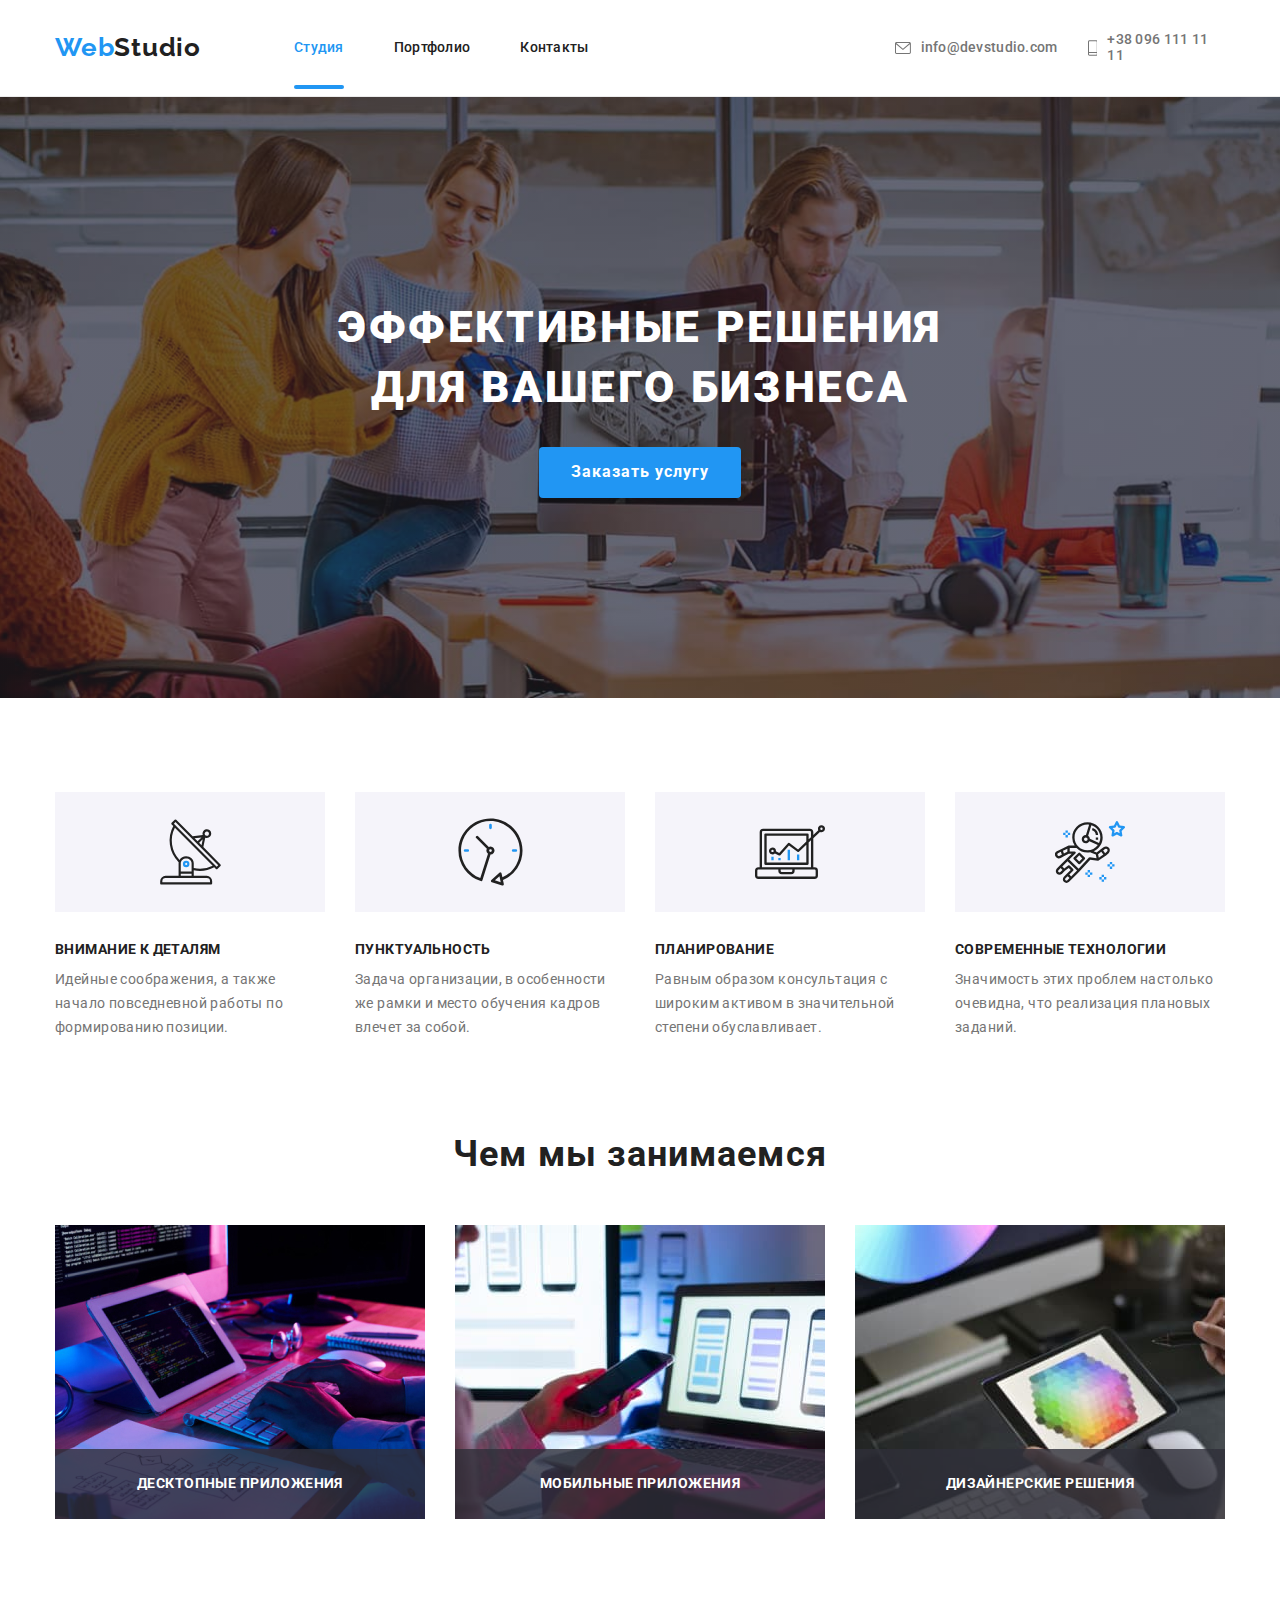
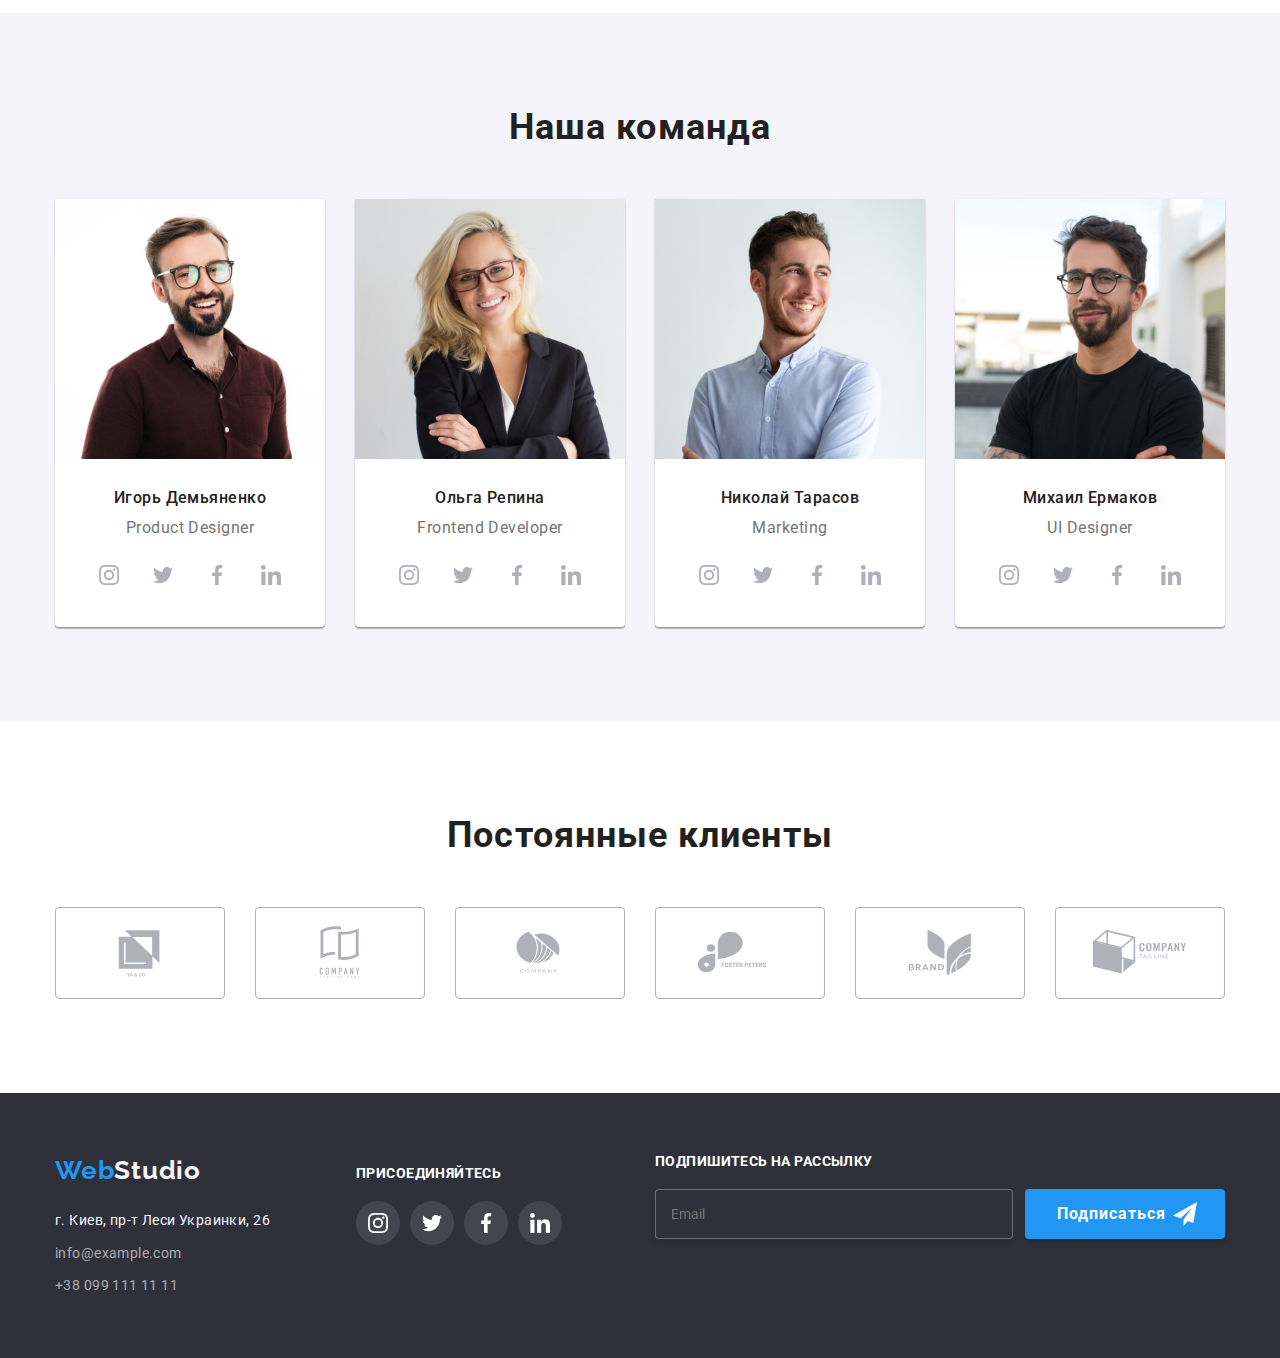
==== index.html @ 12f6b498 "added hw6 files" ====
<!DOCTYPE html>
<html lang="ru">
    <head>
        <meta charset="UTF-8" />
        <meta http-equiv="X-UA-Compatible" content="IE=edge" />
        <meta name="viewport" content="width=device-width, initial-scale=1.0" />
        <title>Студия</title>
        <link
            rel="stylesheet"
            href="https://cdnjs.cloudflare.com/ajax/libs/modern-normalize/1.1.0/modern-normalize.min.css"
        />
        <link rel="preconnect" href="https://fonts.googleapis.com" />
        <link rel="preconnect" href="https://fonts.gstatic.com" crossorigin />
        <link
            href="https://fonts.googleapis.com/css2?family=Raleway:wght@700&family=Roboto:wght@300;400;500;700&display=swap"
            rel="stylesheet"
        />
        <link rel="stylesheet" href="./css/reset.css" />
        <link rel="stylesheet" href="./css/styles.css" />
    </head>
    <body>
        <header class="header">
            <div class="header-container">
                <div class="nav-container">
                    <nav class="nav">
                        <p>
                            <a class="logo" href="./index.html"
                                ><span class="logo-span">Web</span>Studio</a
                            >
                        </p>
                        <ul class="nav-list">
                            <li class="nav-list-item">
                                <a class="nav-link current" href="./index.html"
                                    >Студия</a
                                >
                            </li>
                            <li class="nav-list-item">
                                <a class="nav-link" href="./portfolio.html"
                                    >Портфолио</a
                                >
                            </li>
                            <li class="nav-list-item">
                                <a class="nav-link" href="">Контакты</a>
                            </li>
                        </ul>
                    </nav>
                </div>
                <ul class="nav-contacts">
                    <li class="nav-contacts-item">
                        <a class="contacts-link" href="mailto:">
                            <svg class="contacts-icon mail">
                                <use href="img/symbols.svg#icon-mail"></use>
                            </svg>
                            info@devstudio.com</a
                        >
                    </li>
                    <li class="nav-contacts-item">
                        <a class="contacts-link" href="tel:">
                            <svg class="contacts-icon phone">
                                <use href="img/symbols.svg#icon-phone"></use>
                            </svg>
                            +38 096 111 11 11</a
                        >
                    </li>
                </ul>
            </div>
        </header>
        <main>
            <section class="hero-section">
                <div class="hero-container">
                    <h1 class="hero-title">
                        Эффективные решения для вашего бизнеса
                    </h1>
                    <button class="button" type="button" data-modal-open>
                        Заказать услугу
                    </button>
                    <div data-modal class="backdrop is-hidden">
                        <div class="modal">
                            <div class="close-button-conatainer">
                                <button data-modal-close class="modal-button">
                                    <svg class="modal-button-close">
                                        <use
                                            href="img/symbols.svg#close-icon"
                                        ></use>
                                    </svg>
                                </button>
                            </div>
                            <div class="modal-content">
                                <h2 class="modal-title">
                                    Оставьте свои данные, мы вам перезвоним
                                </h2>
                                <form class="form" autocomplete="off">
                                    <label class="form-field">
                                        <input
                                            type="text"
                                            class="form-input"
                                            name="name"
                                            placeholder=" "
                                        />
                                        <span class="form-label">Имя</span>
                                        <svg
                                            class="form-icon"
                                            width="12"
                                            height="12"
                                        >
                                            <use
                                                href="img/symbols.svg#login-icon"
                                            ></use>
                                        </svg>
                                    </label>
                                    <label class="form-field">
                                        <input
                                            type="tel"
                                            class="form-input"
                                            name="phone"
                                            placeholder=" "
                                        />
                                        <span class="form-label">Телефон</span>
                                        <svg
                                            class="form-icon"
                                            width="14"
                                            height="14"
                                        >
                                            <use
                                                href="img/symbols.svg#phonef-icon"
                                            ></use>
                                        </svg>
                                    </label>
                                    <label class="form-field">
                                        <input
                                            type="mail"
                                            class="form-input"
                                            name="mail"
                                            placeholder=" "
                                        />
                                        <span class="form-label">Почта</span>
                                        <svg
                                            class="form-icon"
                                            width="15"
                                            height="12"
                                        >
                                            <use
                                                href="img/symbols.svg#mailf-icon"
                                            ></use>
                                        </svg>
                                    </label>
                                    <label for="comment">
                                        <span class="comment-label"
                                            >Комментарий</span
                                        >
                                        <textarea
                                            class="comment-text"
                                            name="comment"
                                            placeholder="Введите текст"
                                        >
                                        </textarea>
                                    </label>
                                    <label class="checkbox-field">
                                        <input
                                            type="checkbox"
                                            class="checkbox"
                                            name="checkbox"
                                            placeholder=" "
                                        />
                                        <svg
                                            class="checkbox-icon"
                                            width="15"
                                            height="15"
                                        >
                                            <use
                                                href="img/symbols.svg#checkbox-icon"
                                            ></use>
                                        </svg>
                                        <span class="checkbox-text"
                                            >Соглашаюсь с рассылкой и принимаю
                                            <a class="contract" href=""
                                                >Условия договора</a
                                            ></span
                                        >
                                    </label>
                                    <button
                                        class="button form-button"
                                        type="submit"
                                    >
                                        Отправить
                                    </button>
                                </form>
                            </div>
                        </div>
                    </div>
                </div>
            </section>
            <section class="advantages-section">
                <div class="content-container without-pb">
                    <h2 class="hidden-title">Достоинтсва</h2>
                    <ul class="advantages-list">
                        <li class="advantages-list-block">
                            <div class="advantages-list-block-icon">
                                <svg class="advantages-icon antenna">
                                    <use
                                        href="img/symbols.svg#icon-antenna"
                                    ></use>
                                </svg>
                            </div>
                            <h3 class="advantages-list-title">
                                Внимание к деталям
                            </h3>
                            <p class="advantages-list-text">
                                Идейные соображения, а также начало повседневной
                                работы по формированию позиции.
                            </p>
                        </li>
                        <li class="advantages-list-block">
                            <div class="advantages-list-block-icon">
                                <svg class="advantages-icon clock">
                                    <use
                                        href="img/symbols.svg#icon-clock"
                                    ></use>
                                </svg>
                            </div>
                            <h3 class="advantages-list-title">
                                Пунктуальность
                            </h3>
                            <p class="advantages-list-text">
                                Задача организации, в особенности же рамки и
                                место обучения кадров влечет за собой.
                            </p>
                        </li>
                        <li class="advantages-list-block">
                            <div class="advantages-list-block-icon">
                                <svg class="advantages-icon diagram">
                                    <use
                                        href="img/symbols.svg#icon-diagram"
                                    ></use>
                                </svg>
                            </div>
                            <h3 class="advantages-list-title">Планирование</h3>
                            <p class="advantages-list-text">
                                Равным образом консультация с широким активом в
                                значительной степени обуславливает.
                            </p>
                        </li>
                        <li class="advantages-list-block">
                            <div class="advantages-list-block-icon">
                                <svg class="advantages-icon astronaut">
                                    <use
                                        href="img/symbols.svg#icon-astronaut"
                                    ></use>
                                </svg>
                            </div>
                            <h3 class="advantages-list-title">
                                Современные технологии
                            </h3>
                            <p class="advantages-list-text">
                                Значимость этих проблем настолько очевидна, что
                                реализация плановых заданий.
                            </p>
                        </li>
                    </ul>
                </div>
            </section>
            <section class="about-us-section">
                <div class="content-container">
                    <h2 class="about-us-title">Чем мы занимаемся</h2>
                    <ul class="about-us-list">
                        <li class="about-us-item">
                            <img
                                class="about-us-img"
                                src="./img/img.jpg"
                                alt="tablet"
                                width="370"
                            />
                            <div class="about-us-subtext-container">
                                <p>Десктопные приложения</p>
                            </div>
                        </li>
                        <li class="about-us-item">
                            <img
                                class="about-us-img"
                                src="./img/img2.jpg"
                                alt="phone"
                                width="370"
                            />
                            <div class="about-us-subtext-container">
                                <p>Мобильные приложения</p>
                            </div>
                        </li>
                        <li class="about-us-item">
                            <img
                                class="about-us-img"
                                src="./img/img3.jpg"
                                alt="tablet"
                                width="370"
                            />
                            <div class="about-us-subtext-container">
                                <p>Дизайнерские решения</p>
                            </div>
                        </li>
                    </ul>
                </div>
            </section>
            <section class="our-team-section">
                <div class="content-container">
                    <h2 class="our-team-title">Наша команда</h2>
                    <ul class="team-list">
                        <li class="team-block">
                            <img src="./img/w1.jpg" alt="man" width="270" />
                            <h3 class="team-title">Игорь Демьяненко</h3>
                            <p class="team-text">Product Designer</p>
                            <ul class="team-socials-link-list">
                                <li class="team-social-link-block">
                                    <a class="team-social-link" href="#">
                                        <svg class="team-social-icon">
                                            <use
                                                href="img/symbols.svg#icon-instagram"
                                            ></use>
                                        </svg>
                                    </a>
                                </li>
                                <li class="team-social-link-block">
                                    <a class="team-social-link" href="#">
                                        <svg class="team-social-icon">
                                            <use
                                                href="img/symbols.svg#icon-twitter"
                                            ></use>
                                        </svg>
                                    </a>
                                </li>
                                <li class="team-social-link-block">
                                    <a class="team-social-link" href="#">
                                        <svg class="team-social-icon">
                                            <use
                                                href="img/symbols.svg#icon-facebook"
                                            ></use>
                                        </svg>
                                    </a>
                                </li>
                                <li class="team-social-link-block">
                                    <a class="team-social-link" href="#">
                                        <svg class="team-social-icon">
                                            <use
                                                href="img/symbols.svg#icon-linkedin"
                                            ></use>
                                        </svg>
                                    </a>
                                </li>
                            </ul>
                        </li>
                        <li class="team-block">
                            <img src="./img/w2.jpg" alt="woman" width="270" />
                            <h3 class="team-title">Ольга Репина</h3>
                            <p class="team-text">Frontend Developer</p>
                            <ul class="team-socials-link-list">
                                <li class="team-social-link-block">
                                    <a class="team-social-link" href="#">
                                        <svg class="team-social-icon">
                                            <use
                                                href="img/symbols.svg#icon-instagram"
                                            ></use>
                                        </svg>
                                    </a>
                                </li>
                                <li class="team-social-link-block">
                                    <a class="team-social-link" href="#">
                                        <svg class="team-social-icon">
                                            <use
                                                href="img/symbols.svg#icon-twitter"
                                            ></use>
                                        </svg>
                                    </a>
                                </li>
                                <li class="team-social-link-block">
                                    <a class="team-social-link" href="#">
                                        <svg class="team-social-icon">
                                            <use
                                                href="img/symbols.svg#icon-facebook"
                                            ></use>
                                        </svg>
                                    </a>
                                </li>
                                <li class="team-social-link-block">
                                    <a class="team-social-link" href="#">
                                        <svg class="team-social-icon">
                                            <use
                                                href="img/symbols.svg#icon-linkedin"
                                            ></use>
                                        </svg>
                                    </a>
                                </li>
                            </ul>
                        </li>
                        <li class="team-block">
                            <img src="./img/w3.jpg" alt="man" width="270" />
                            <h3 class="team-title">Николай Тарасов</h3>
                            <p class="team-text">Marketing</p>
                            <ul class="team-socials-link-list">
                                <li class="team-social-link-block">
                                    <a class="team-social-link" href="#">
                                        <svg class="team-social-icon">
                                            <use
                                                href="img/symbols.svg#icon-instagram"
                                            ></use>
                                        </svg>
                                    </a>
                                </li>
                                <li class="team-social-link-block">
                                    <a class="team-social-link" href="#">
                                        <svg class="team-social-icon">
                                            <use
                                                href="img/symbols.svg#icon-twitter"
                                            ></use>
                                        </svg>
                                    </a>
                                </li>
                                <li class="team-social-link-block">
                                    <a class="team-social-link" href="#">
                                        <svg class="team-social-icon">
                                            <use
                                                href="img/symbols.svg#icon-facebook"
                                            ></use>
                                        </svg>
                                    </a>
                                </li>
                                <li class="team-social-link-block">
                                    <a class="team-social-link" href="#">
                                        <svg class="team-social-icon">
                                            <use
                                                href="img/symbols.svg#icon-linkedin"
                                            ></use>
                                        </svg>
                                    </a>
                                </li>
                            </ul>
                        </li>
                        <li class="team-block">
                            <img src="./img/w4.jpg" alt="man" width="270" />
                            <h3 class="team-title">Михаил Ермаков</h3>
                            <p class="team-text">UI Designer</p>
                            <ul class="team-socials-link-list">
                                <li class="team-social-link-block">
                                    <a class="team-social-link" href="#">
                                        <svg class="team-social-icon">
                                            <use
                                                href="img/symbols.svg#icon-instagram"
                                            ></use>
                                        </svg>
                                    </a>
                                </li>
                                <li class="team-social-link-block">
                                    <a class="team-social-link" href="#">
                                        <svg class="team-social-icon">
                                            <use
                                                href="img/symbols.svg#icon-twitter"
                                            ></use>
                                        </svg>
                                    </a>
                                </li>
                                <li class="team-social-link-block">
                                    <a class="team-social-link" href="#">
                                        <svg class="team-social-icon">
                                            <use
                                                href="img/symbols.svg#icon-facebook"
                                            ></use>
                                        </svg>
                                    </a>
                                </li>
                                <li class="team-social-link-block">
                                    <a class="team-social-link" href="#">
                                        <svg class="team-social-icon">
                                            <use
                                                href="img/symbols.svg#icon-linkedin"
                                            ></use>
                                        </svg>
                                    </a>
                                </li>
                            </ul>
                        </li>
                    </ul>
                </div>
            </section>
            <section class="clients-section">
                <div class="content-container">
                    <h2 class="clients-title">Постоянные клиенты</h2>
                    <ul class="clients-list">
                        <li class="clients-item">
                            <a class="clients-item-link" href="#">
                                <svg class="clients-item-icon">
                                    <use
                                        href="img/symbols.svg#icon-logo-1"
                                    ></use>
                                </svg>
                            </a>
                        </li>
                        <li class="clients-item">
                            <a class="clients-item-link" href="#">
                                <svg class="clients-item-icon">
                                    <use
                                        href="img/symbols.svg#icon-logo-2"
                                    ></use>
                                </svg>
                            </a>
                        </li>
                        <li class="clients-item">
                            <a class="clients-item-link" href="#">
                                <svg class="clients-item-icon">
                                    <use
                                        href="img/symbols.svg#icon-logo-3"
                                    ></use>
                                </svg>
                            </a>
                        </li>
                        <li class="clients-item">
                            <a class="clients-item-link" href="#">
                                <svg class="clients-item-icon">
                                    <use
                                        href="img/symbols.svg#icon-logo-4"
                                    ></use>
                                </svg>
                            </a>
                        </li>
                        <li class="clients-item">
                            <a class="clients-item-link" href="#">
                                <svg class="clients-item-icon">
                                    <use
                                        href="img/symbols.svg#icon-logo-5"
                                    ></use>
                                </svg>
                            </a>
                        </li>
                        <li class="clients-item">
                            <a class="clients-item-link" href="#">
                                <svg class="clients-item-icon">
                                    <use
                                        href="img/symbols.svg#icon-logo-6"
                                    ></use>
                                </svg>
                            </a>
                        </li>
                    </ul>
                </div>
            </section>
        </main>
        <footer class="footer">
            <div class="footer-container">
                <div class="footer-nav">
                    <p>
                        <a class="logo2" href="./index.html"
                            ><span class="logo-span">Web</span>Studio</a
                        >
                    </p>
                    <address class="address">
                        <a
                            href="https://www.google.com/maps/place/%D0%B1%D1%83%D0%BB.+%D0%9B%D0%B5%D1%81%D0%B8+%D0%A3%D0%BA%D1%80%D0%B0%D0%B8%D0%BD%D0%BA%D0%B8,+26,+%D0%9A%D0%B8%D0%B5%D0%B2,+02000/data=!4m2!3m1!1s0x40d4cf0e033ecbe9:0x57a4dffefec77da0?sa=X&ved=2ahUKEwil97-Wgf3zAhXro4sKHR42CIIQ8gF6BAgMEAE"
                        >
                            г. Киев, пр-т Леси Украинки, 26</a
                        >
                    </address>
                    <ul class="footer-contacts">
                        <li class="footer-contacts-link">
                            <a href="mailto:">info@example.com</a>
                        </li>
                        <li class="footer-contacts-link">
                            <a href="tel:">+38 099 111 11 11</a>
                        </li>
                    </ul>
                </div>
                <div class="footer-socials">
                    <h3 class="footer-socials-title">присоединяйтесь</h3>
                    <ul class="team-socials-link-list footer-social-list">
                        <li class="team-social-link-block">
                            <a
                                class="team-social-link footer-social-link"
                                href="#"
                            >
                                <svg class="team-social-icon">
                                    <use
                                        href="img/symbols.svg#icon-instagram"
                                    ></use>
                                </svg>
                            </a>
                        </li>
                        <li class="team-social-link-block">
                            <a
                                class="team-social-link footer-social-link"
                                href="#"
                            >
                                <svg class="team-social-icon">
                                    <use
                                        href="img/symbols.svg#icon-twitter"
                                    ></use>
                                </svg>
                            </a>
                        </li>
                        <li class="team-social-link-block">
                            <a
                                class="team-social-link footer-social-link"
                                href="#"
                            >
                                <svg class="team-social-icon">
                                    <use
                                        href="img/symbols.svg#icon-facebook"
                                    ></use>
                                </svg>
                            </a>
                        </li>
                        <li class="team-social-link-block">
                            <a
                                class="team-social-link footer-social-link"
                                href="#"
                            >
                                <svg class="team-social-icon">
                                    <use
                                        href="img/symbols.svg#icon-linkedin"
                                    ></use>
                                </svg>
                            </a>
                        </li>
                    </ul>
                </div>
                <div class="footer-form-container">
                    <form class="footer-form" autocomplete="off">
                        <label class="footer-form-field">
                            <span class="footer-form-label"
                                >Подпишитесь на рассылку</span
                            >
                            <input
                                type="mail"
                                class="footer-form-input"
                                name="mail"
                                placeholder="Email"
                            />
                        </label>
                        <button class="button footer-button">
                            <svg
                                class="footer-form-icon"
                                width="24"
                                height="24"
                            >
                                <use href="img/symbols.svg#sent-icon"></use>
                            </svg>
                            Подписаться
                        </button>
                    </form>
                </div>
            </div>
        </footer>
        <script src="./js/modal.js"></script>
    </body>
</html>
---- css/styles.css ----
:root {
    --main-text-color: #212121;
    --minor-text-color: #2196f3;
    --second-text-color: #757575;
    --nav-bg_text-color: #ffffff;
    --section-bg-middle-color: #f5f4fa;
    --section-bg-dark-color: #2f303a;
    --minor-bg-color: #f5f4fa;
    --icon-color: #afb1b8;
    --animation: 250ms cubic-bezier(0.4, 0, 0.2, 1);
}
body {
    font-family: 'Roboto', sans-serif;
    font-size: 14px;
    font-style: normal;
    color: var(--main-color);
}
.hidden-title {
    width: 1px;
    height: 1px;
    overflow: hidden;
    opacity: 0;
    margin-top: -1px;
}
/*
    HEADER 
 */
.header {
    background-color: var(--nav-bg_text-color);
    border-bottom: 1px solid #ececec;
}
.header-container {
    margin: auto;
    padding: auto;
    width: 1200px;
    padding: 0 15px 0 15px;
    display: flex;
    align-items: center;
}
.nav {
    background-color: var(--nav-bg_text-color);
}
.logo {
    font-weight: bold;
    font-size: 26px;
    line-height: 1.38;
    color: var(--main-text-color);
    font-family: Raleway;
    letter-spacing: 0.03em;
    cursor: pointer;
}
.logo2 {
    font-weight: bold;
    font-size: 26px;
    line-height: 1.38;
    color: var(--section-bg-middle-color);
    font-family: Raleway;
    letter-spacing: 0.03em;
    cursor: pointer;
}
.logo-span {
    color: var(--minor-text-color);
}
.nav {
    display: flex;
    align-items: center;
}
.nav-list {
    display: flex;
    align-items: center;
    margin-left: 93px;
}
.nav-list .nav-list-item {
    position: relative;
    font-weight: 500;
    font-size: 14px;
    line-height: 1.14;
    letter-spacing: 0.02em;
    color: var(--main-text-color);
    margin-left: 50px;
    padding: 0;
}
.nav-list .nav-list-item:first-child {
    margin-left: 0;
}
.nav-link {
    display: inline-block;
    padding: 32.5px 0 32.5px 0;

    transition: color var(--animation);
}
.nav-link:hover,
.nav-link:focus,
.nav-link:active {
    color: var(--minor-text-color);
}
.nav-link.current::after {
    position: absolute;
    bottom: 0;
    left: 0;
    content: '';
    width: 100%;
    height: 4px;
    margin-bottom: -1px;
    border-radius: 2px;
    background-color: var(--minor-text-color);
}
.nav-contacts {
    display: flex;
    justify-content: end;
    margin-left: 306px;
}
.nav-contacts .nav-contacts-item {
    font-weight: 500;
    font-size: 14px;
    line-height: 1.14;
    letter-spacing: 0.02em;
    color: var(--second-text-color);
    padding: 0;
    margin-left: 30px;
    display: flex;
    align-items: center;
}
.nav-contacts .nav-contacts-item:first-child {
    margin-left: 0;
}
.contacts-link {
    padding: 0;
    display: flex;
    align-items: center;
    padding: 32px 0 32px 0;

    transition: color var(--animation);
}
.contacts-link:hover,
.contacts-link:focus {
    color: var(--minor-text-color);
}
.contacts-icon {
    width: 16px;
    height: 12px;
    margin-right: 10px;
    fill: currentColor;
}
.mail {
    width: 16px;
    height: 12px;
}
.phone {
    width: 10px;
    height: 16px;
}

.current {
    color: var(--minor-text-color);
}

/*
    MAIN
 */

/*
    Hero
*/
.hero-section {
    max-width: 1600px;
    background-color: var(--section-bg-dark-color);
    background-image: linear-gradient(
            to right,
            rgba(47, 48, 58, 0.4),
            rgba(47, 48, 58, 0.4)
        ),
        url(../img/bg.jpg);
    background-repeat: no-repeat;
    background-size: cover;
    background-position: center center;
}
.hero-container {
    margin: auto;
    padding: auto;
    width: 1200px;
    padding: 200px;
    text-align: center;
}
.hero-title {
    font-weight: 900;
    font-size: 44px;
    line-height: 1.37;
    letter-spacing: 0.06em;
    text-transform: uppercase;
    color: var(--nav-bg_text-color);
    max-width: 650px;
    text-align: center;
    margin: 0 auto;
    margin-bottom: 30px;
}
.button {
    background-color: var(--minor-text-color);
    color: var(--nav-bg_text-color);
    font-weight: bold;
    font-size: 16px;
    line-height: 1.9;
    letter-spacing: 0.06em;
    padding: 10px 32px;
    box-shadow: 0px 4px 4px rgba(0, 0, 0, 0.15);
    border-radius: 4px;
    cursor: pointer;
    display: inline-block;

    transition: background-color var(--animation);
}
.button:hover,
.button:focus {
    background-color: #188ce8;
}
/*
    MODAL WINDOW
*/
.backdrop {
    position: fixed;
    top: 0;
    left: 0;
    z-index: 999;

    width: 100%;
    height: 100%;

    background-color: rgba(0, 0, 0, 0.2);
}
.backdrop.is-hidden {
    opacity: 0;
    pointer-events: none;
}
.modal {
    position: absolute;
    position: relative;
    top: 50%;
    left: 50%;
    transform: translate(-50%, -50%);

    width: 528px;
    height: 581px;
    box-shadow: 0px 1px 3px rgba(0, 0, 0, 0.12), 0px 1px 1px rgba(0, 0, 0, 0.14),
        0px 2px 1px rgba(0, 0, 0, 0.2);
    border-radius: 4px;

    background-color: var(--nav-bg_text-color);
}
.modal-content {
    padding: 40px;
    display: flex;
    flex-direction: column;
}
.form {
    display: flex;
    flex-direction: column;
}
.form-field {
    display: inline-flex;
    position: relative;

    margin-top: 28px;
}
.form-input {
    border: 1px solid rgba(33, 33, 33, 0.2);
    box-sizing: border-box;
    border-radius: 4px;
    width: 100%;
    height: 40px;

    padding-left: 42px;

    transition: border-color var(--animation);
}
.form-label {
    position: absolute;
    left: 15px;
    top: 50%;
    transform: translateY(-50%);

    font-size: 12px;
    line-height: 1.16;
    color: var(--second-text-color);
    letter-spacing: 0.01em;
    cursor: text;

    padding: 0 27px 0 27px;

    transition: transform var(--animation);
}
.form-input:focus {
    border-color: var(--minor-text-color);
}
.form-input:focus + .form-label,
.form-input:not(:placeholder-shown) + .form-label {
    transform: translate(-42px, -35px);
    cursor: default;
}
.form-input:focus ~ .form-icon {
    fill: var(--minor-text-color);
}
.form-icon {
    position: absolute;
    left: 15px;
    top: 50%;
    transform: translateY(-50%);

    fill: currentColor;

    transition: fill var(--animation);
}
.comment-text {
    display: flex;
    flex-direction: column;

    width: 100%;
    height: 120px;
    resize: none;
    padding: 12px 16px 12px 16px;

    border: 1px solid rgba(33, 33, 33, 0.2);
    box-sizing: border-box;
    border-radius: 4px;
    outline: none;
}
.comment-label {
    display: inline-flex;
    float: left;

    font-size: 12px;
    line-height: 1.16;
    color: var(--second-text-color);
    letter-spacing: 0.01em;

    margin-top: 10px;
    margin-bottom: 4px;
}
.comment-text:focus {
    border: 1px solid var(--minor-text-color);
}
.close-button-conatainer {
    display: flex;
    justify-content: end;
}
.checkbox-field {
    display: flex;
    align-items: center;
    margin-top: 20px;
    margin-left: 12px;
}
.checkbox {
    -webkit-appearance: none;
}
.checkbox-text {
    font-size: 14px;
    line-height: 1.71;
    letter-spacing: 0.03em;
    color: var(--second-text-color);
    margin-left: 8px;
    margin-bottom: -1px;
}
.checkbox-icon {
    width: 15px;
    height: 15px;
}
.checkbox:checked + .checkbox-icon {
    fill: var(--minor-text-color);
    background-image: url('../img/icon-check.svg');
    background-size: contain;
    background-origin: border-box;
    background-repeat: no-repeat;
    border: var(--minor-text-color);
}
.contract {
    color: var(--minor-text-color);
    text-decoration: underline;
    cursor: pointer;
}
.form-button {
    width: 200px;
    align-items: center;
    margin: auto;
    margin-top: 30px;
}
.modal-button {
    position: absolute;
    display: inline-flex;
    justify-content: center;
    align-items: center;

    width: 30px;
    height: 30px;
    border-radius: 50%;
    top: 8px;
    right: 8px;

    cursor: pointer;
    background: #ffffff;
    border: 1px solid rgba(0, 0, 0, 0.1);
    transition: fill var(--animation);
}
.modal-button:focus,
.modal-button:hover {
    fill: var(--minor-text-color);
}
.modal-button-close {
    height: 11px;
    width: 11px;
}
.modal-title {
    font-weight: bold;
    font-size: 20px;
    line-height: 23px;
    text-align: center;
    letter-spacing: 0.03em;
}
/*
    Advantages
*/
.advantages-section {
    background-color: var(--nav-bg_text-color);
}
.content-container {
    margin: auto;
    padding: auto;
    width: 1200px;
    padding: 94px 15px 94px 15px;
}
.without-pb {
    padding-bottom: 0;
}
.advantages-list {
    display: flex;
}
.advantages-list-block:not(:first-child) {
    margin-left: 30px;
}
.advantages-list-block-icon {
    width: 270px;
    height: 120px;
    background-color: var(--minor-bg-color);
    display: flex;
    align-items: center;
    justify-content: center;
    margin-bottom: 30px;
}
.advantages-icon.antenna {
    width: 65px;
    height: 70px;
}
.advantages-icon.clock {
    width: 67px;
    height: 70px;
}
.advantages-icon.diagram {
    width: 90px;
    height: 70px;
}
.advantages-icon.astronaut {
    width: 70px;
    height: 70px;
}
.advantages-list .advantages-list-title {
    font-weight: bold;
    font-size: 14px;
    line-height: 1.14;
    letter-spacing: 0.03em;
    text-transform: uppercase;
    color: var(--main-text-color);
}
.advantages-list .advantages-list-text {
    font-size: 14px;
    line-height: 1.71;
    letter-spacing: 0.03em;
    color: var(--second-text-color);
    margin-top: 10px;
    width: 270px;
}
/*
    About us
*/
.about-us-section {
    background-color: var(--nav-bg_text-color);
}
.about-us-title {
    font-weight: bold;
    font-size: 36px;
    line-height: 1.16;
    letter-spacing: 0.03em;
    color: var(--main-text-color);
    text-align: center;
    margin-bottom: 50px;
}
.about-us-list {
    display: flex;
}
.about-us-item {
    position: relative;
    z-index: 1;
}
.about-us-subtext-container {
    display: flex;
    justify-content: center;
    align-items: center;
    position: absolute;
    width: 100%;
    height: 70px;
    bottom: 0;
    background-color: rgba(47, 48, 58, 0.8);
}
.about-us-subtext-container > p {
    font-weight: bold;
    font-size: 14px;
    line-height: 1.14;
    text-align: center;
    letter-spacing: 0.03em;
    text-transform: uppercase;
    color: var(--nav-bg_text-color);
}
.about-us-item:not(:first-child) {
    margin-left: 30px;
}
/*
    Our team
*/
.our-team-section {
    background-color: var(--section-bg-middle-color);
}

.our-team-title {
    font-weight: bold;
    font-size: 36px;
    line-height: 1.16;
    letter-spacing: 0.03em;
    color: var(--main-text-color);
    text-align: center;
    margin-bottom: 50px;
}
.team-block {
    width: 270px;
    height: 428px;
    box-shadow: 0px 1px 3px rgba(0, 0, 0, 0.12), 0px 1px 1px rgba(0, 0, 0, 0.14),
        0px 2px 1px rgba(0, 0, 0, 0.2);
    border-radius: 0px 0px 4px 4px;
    background-color: var(--nav-bg_text-color);
    margin-left: 30px;
}
.team-block:first-child {
    margin-left: 0;
}
.team-list {
    display: flex;
}
.our-team-section .team-title {
    font-weight: 500;
    font-size: 16px;
    line-height: 1.18;
    letter-spacing: 0.03em;
    color: var(--main-text-color);
    text-align: center;
    margin-top: 30px;
}

.our-team-section .team-text {
    font-size: 16px;
    line-height: 1.19;
    letter-spacing: 0.03em;
    color: var(--second-text-color);
    text-align: center;
    margin-top: 10px;
}
.team-socials-link-list {
    display: flex;
    padding: 16px 32px 30px 32px;
    align-items: center;
    justify-content: center;
}
.team-social-link-block {
    margin-left: 10px;
}
.team-social-link-block:first-child {
    margin-left: 0px;
}
.team-social-link {
    display: inline-block;
    height: 44px;
    width: 44px;
    background-color: var(--nav-bg_text-color);
    color: var(--icon-color);
    border-radius: 50%;
    display: flex;
    align-items: center;
    justify-content: center;

    transition: background-color var(--animation), color var(--animation);
}
.team-social-link:hover,
.team-social-link:focus {
    background-color: var(--minor-text-color);
    color: var(--nav-bg_text-color);
}
.team-social-icon {
    height: 20px;
    width: 20px;
    fill: currentColor;
}
/*
     CLIENTS SECTION
*/
.clients-title {
    font-weight: bold;
    font-size: 36px;
    line-height: 1.16;
    letter-spacing: 0.03em;
    color: var(--main-text-color);
    text-align: center;
    margin-bottom: 50px;
}
.clients-list {
    display: flex;
}
.clients-item {
    width: 170px;
    height: 92px;
    margin-left: 30px;
}
.clients-item:first-child {
    margin-left: 0;
}
.clients-item-link {
    width: 170px;
    height: 92px;
    display: flex;
    justify-content: center;
    align-items: center;
    border: 1px solid #afb1b8;
    box-sizing: border-box;
    border-radius: 4px;
    color: var(--icon-color);

    transition: color var(--animation), border var(--animation);
}
.clients-item-link:hover,
.clients-item-link:hover {
    color: var(--minor-text-color);
    border: 1px solid var(--minor-text-color);
}
.clients-item-icon {
    width: 106px;
    height: 60px;
    fill: currentColor;
}
/* 
    FOOTER
*/

.footer {
    background-color: var(--section-bg-dark-color);
    display: flex;
}
.footer-container {
    margin: auto;
    padding: auto;
    width: 1200px;
    padding: 60px 15px 60px 15px;
    display: flex;
}
.footer-nav {
    width: 231px;
}
.address {
    display: inline-block;
    font-size: 14px;
    line-height: 1.7;
    letter-spacing: 0.03em;
    font-style: normal;
    padding: 0;
    margin: 0;
    margin-top: 20px;
    color: var(--section-bg-middle-color);

    transition: color var(--animation);
}
.footer-contacts {
    display: flex;
    flex-direction: column;
    width: 231px;
}
.footer-contacts .footer-contacts-link {
    font-size: 14px;
    line-height: 1.7;
    letter-spacing: 0.03em;
    color: rgba(255, 255, 255, 0.6);
    margin-top: 9px;

    transition: color var(--animation);
}
.footer-contacts .footer-contacts-link:hover,
.footer-contacts .footer-contacts-link:focus {
    color: var(--minor-text-color);
}
.address:hover,
.address:focus {
    color: var(--minor-text-color);
}
.footer-socials {
    margin-left: 70px;
    margin-top: 12px;
}
.footer-socials-title {
    font-weight: bold;
    font-size: 14px;
    line-height: 16px;
    letter-spacing: 0.03em;
    text-transform: uppercase;
    color: var(--nav-bg_text-color);
}
.footer-social-list {
    padding: 0;
    margin-top: 20px;
}
.footer-social-link {
    background-color: rgba(255, 255, 255, 0.1);
    color: var(--nav-bg_text-color);
}
.footer-form-container {
    margin-left: 93px;
}
.footer-form {
    display: flex;
}
.footer-form-field {
    width: 358px;
}
.footer-form-input {
    width: 358px;
    height: 50px;

    background-color: var(--section-bg-dark-color);
    border: 1px solid rgba(255, 255, 255, 0.3);
    box-sizing: border-box;
    filter: drop-shadow(0px 4px 4px rgba(0, 0, 0, 0.15));
    border-radius: 4px;

    padding: 15px;
    color: var(--nav-bg_text-color);
}
.footer-form-label {
    display: inline-flex;
    font-weight: bold;
    font-size: 14px;
    line-height: 16px;
    letter-spacing: 0.03em;
    text-transform: uppercase;
    color: var(--nav-bg_text-color);

    margin-bottom: 20px;
}
.footer-form-icon {
    position: absolute;
    top: 50%;
    right: 28px;
    transform: translateY(-50%);
}
.footer-button {
    display: flex;
    position: relative;
    width: 200px;
    height: 50px;
    align-self: flex-end;

    margin-left: 12px;

    font-weight: bold;
    font-size: 16px;
    line-height: 30px;
    /* identical to box height, or 187% */

    display: flex;
    align-items: center;
    text-align: center;
    letter-spacing: 0.06em;
}
/*

    PORTFOLIO PAGE

*/
.main-section-portfolio {
    margin: auto;
    padding: auto;
    width: 1200px;
    padding: 94px 15px 94px 15px;
}
.portfolio-nav-list {
    display: flex;
    justify-content: center;
    margin-bottom: 50px;
}
.portfolio-nav-item:not(:first-child) {
    margin-left: 8px;
}
.portfolio-nav-button {
    font-weight: 500;
    font-size: 16px;
    line-height: 1.4;
    text-align: center;
    letter-spacing: 0.03em;
    padding: 10px 22px;
    border-radius: 4px;
    background-color: var(--section-bg-middle-color);
    color: var(--main-text-color);
    margin: 0;
    cursor: pointer;
    transition: background-color var(--animation), color var(--animation),
        box-shadow var(--animation);
}
.portfolio-nav-button:hover,
.portfolio-nav-button:focus {
    background-color: var(--minor-text-color);
    color: var(--nav-bg_text-color);
    box-shadow: 0px 3px 1px rgba(0, 0, 0, 0.1), 0px 1px 2px rgba(0, 0, 0, 0.08),
        0px 2px 2px rgba(0, 0, 0, 0.12);
}
.button-active {
    background-color: var(--minor-text-color);
    color: var(--nav-bg_text-color);
    box-shadow: 0px 3px 1px rgba(0, 0, 0, 0.1), 0px 1px 2px rgba(0, 0, 0, 0.08),
        0px 2px 2px rgba(0, 0, 0, 0.12);
}
.portfolio-photos-list {
    display: flex;
    flex-wrap: wrap;
}
.portfolio-block {
    width: 370px;
    height: 404px;
    background: var(--nav-bg_text-color);
    margin: 0;
    margin-left: 30px;
    margin-top: 30px;
}
.portfolio-block:nth-child(3n - 2) {
    margin-left: 0px;
}
.portfolio-block:nth-child(-n + 3) {
    margin-top: 0px;
}
.portfolio-block-link {
    display: inline-block;
    width: 370px;
    height: 404px;
    transition: box-shadow var(--animation);
}
.portfolio-block-link:hover,
.portfolio-block-link:focus {
    border: 1px solid #eeeeee;
    box-shadow: 0px 1px 1px rgba(0, 0, 0, 0.12), 0px 4px 4px rgba(0, 0, 0, 0.06),
        1px 4px 6px rgba(0, 0, 0, 0.16);
}
.block-text-container {
    padding: 20px 24px 20px 24px;
    border: 1px solid #eeeeee;
}
.portfolio-block-link:hover .block-text-container {
    border: none;
}
.portfolio-block-title {
    font-weight: bold;
    font-size: 18px;
    line-height: 2;
    letter-spacing: 0.06em;
    color: var(--main-text-color);
}
.portfolio-block-text {
    font-size: 16px;
    line-height: 1.9;
    letter-spacing: 0.03em;
    color: var(--second-text-color);
    margin-top: 4px;
}
.main-section-portfolio {
    background-color: var(--nav-bg_text-color);
}
.portfolio-overlay-container {
    position: relative;
    overflow: hidden;
}
.portfolio-overlay {
    position: absolute;
    height: 100%;
    width: 100%;
    top: 0;
    transform: translateY(100%);

    background-color: rgba(33, 150, 243, 0.9);

    transition: transform var(--animation);
}
.portfolio-block-link:hover .portfolio-overlay {
    transform: translateY(0);
}
.overlay-text {
    font-size: 18px;
    line-height: 1.55;
    letter-spacing: 0.03em;
    color: var(--nav-bg_text-color);
    padding: 63px 24px 63px 24px;
}
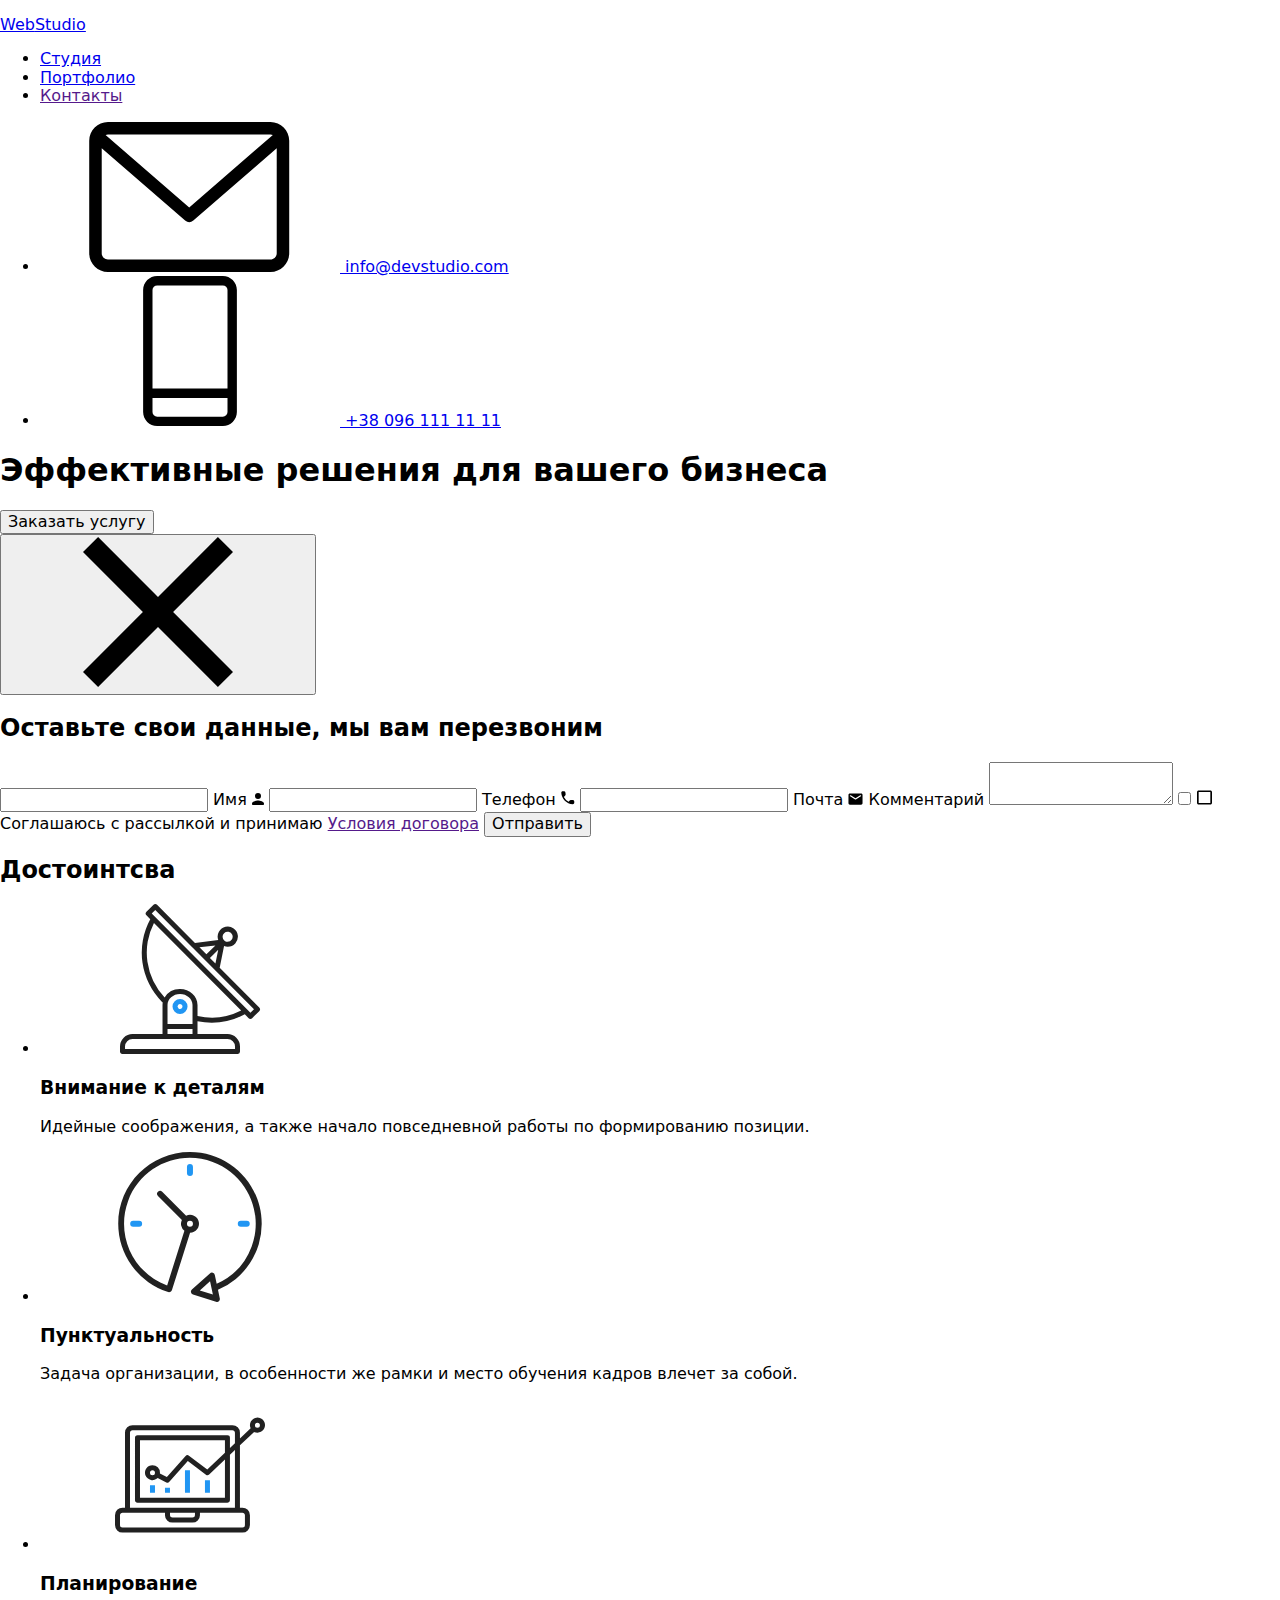
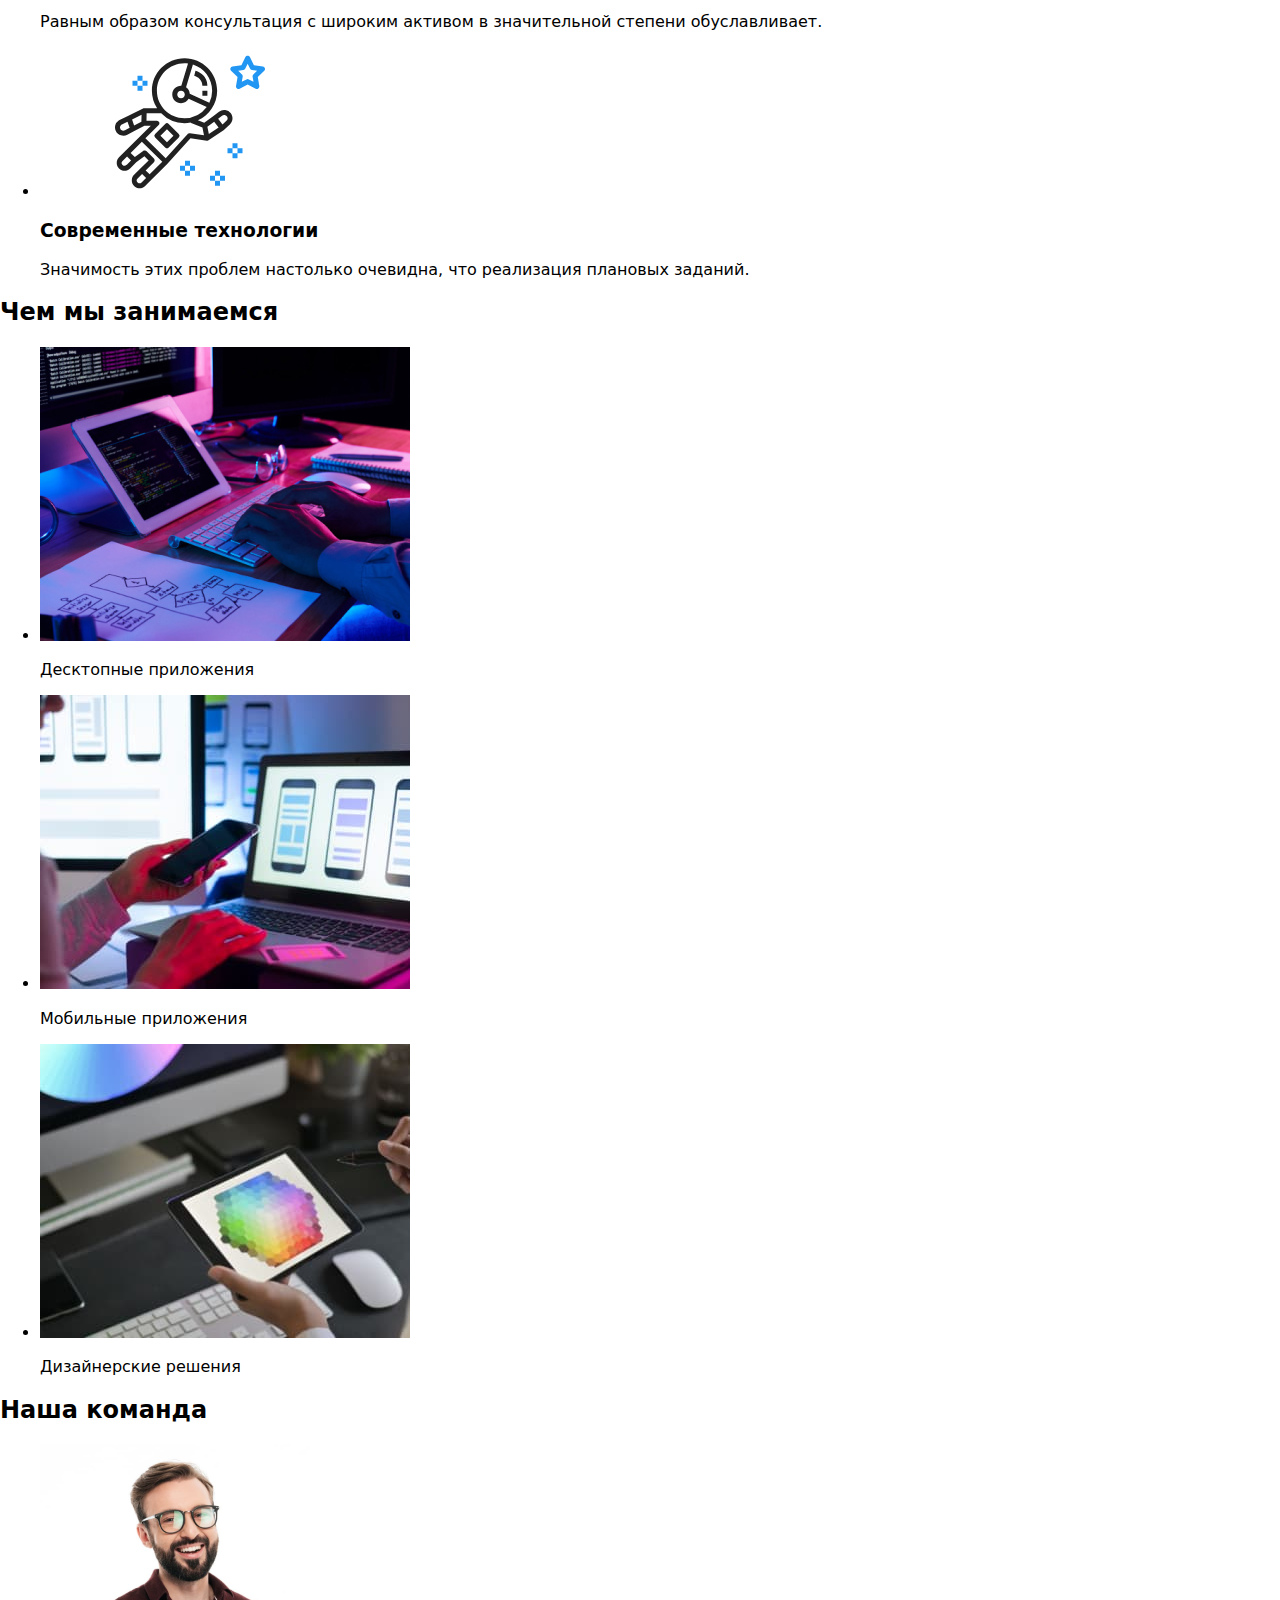
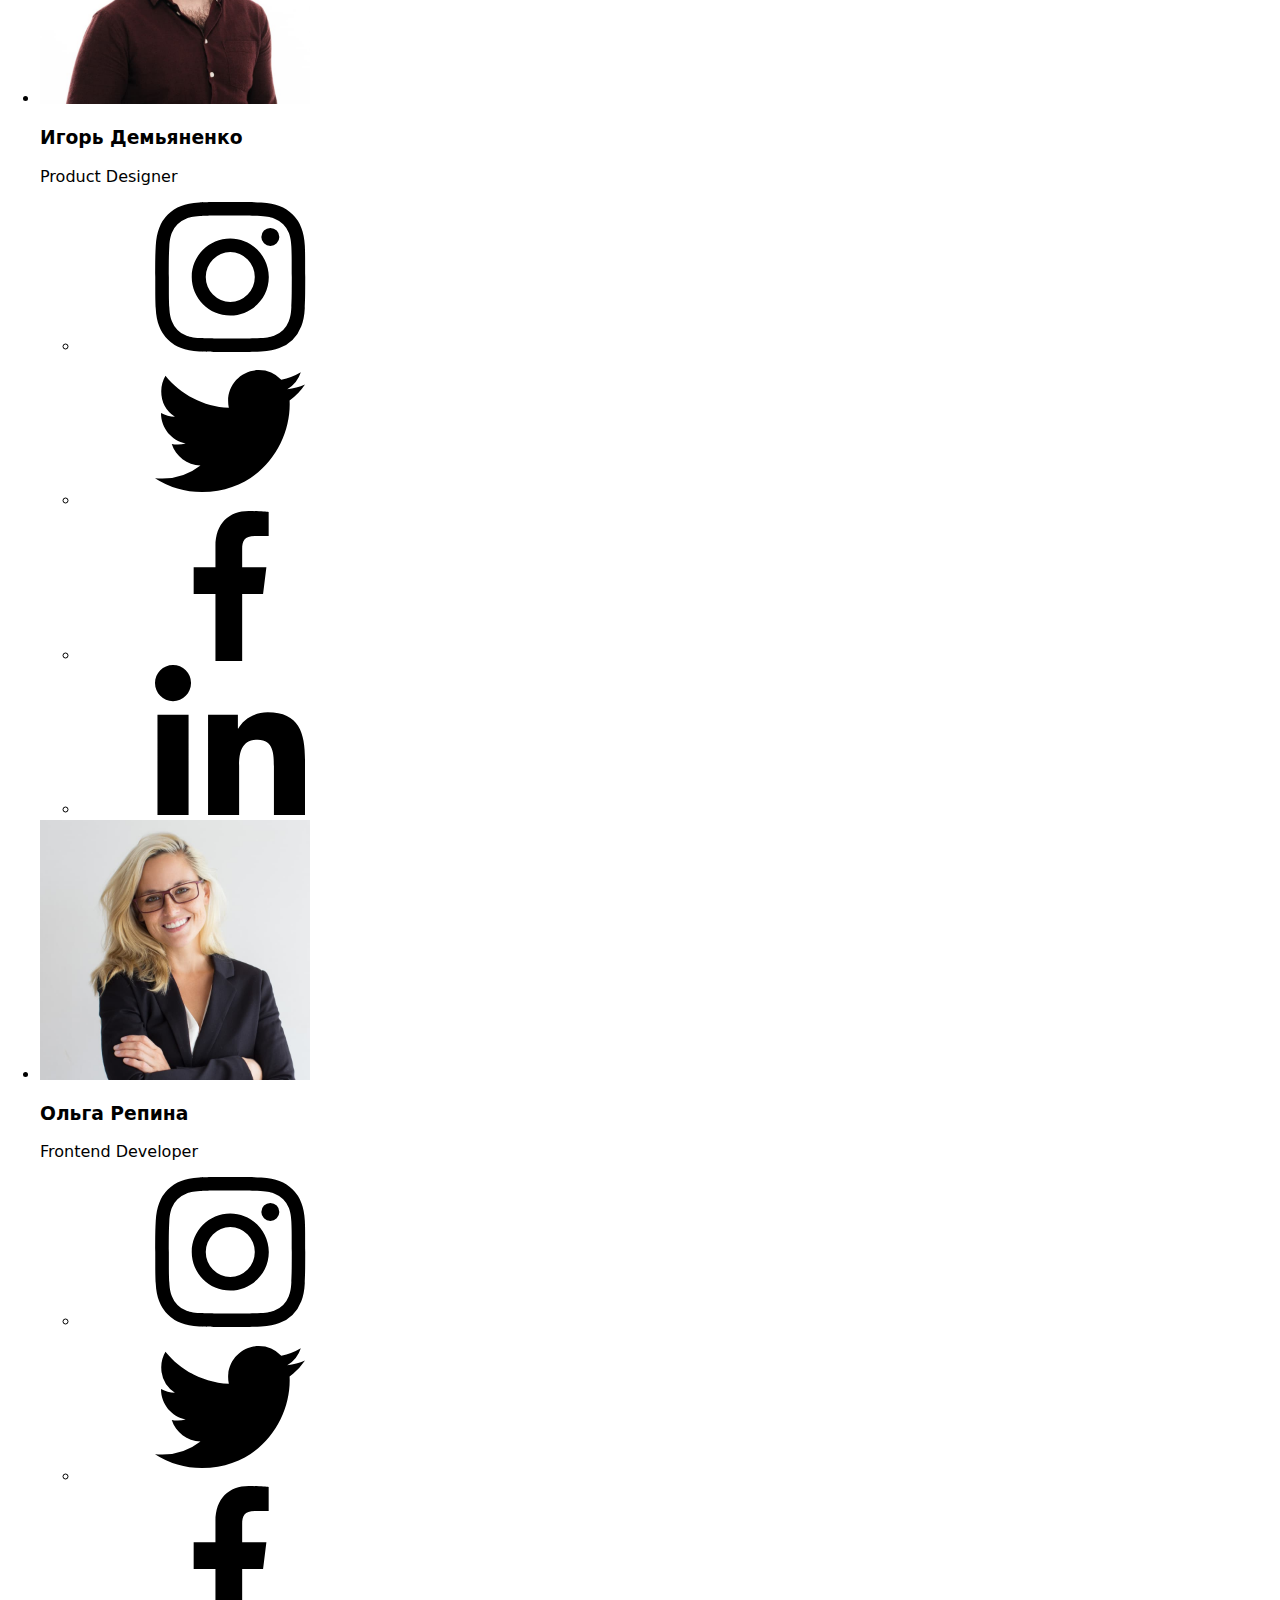
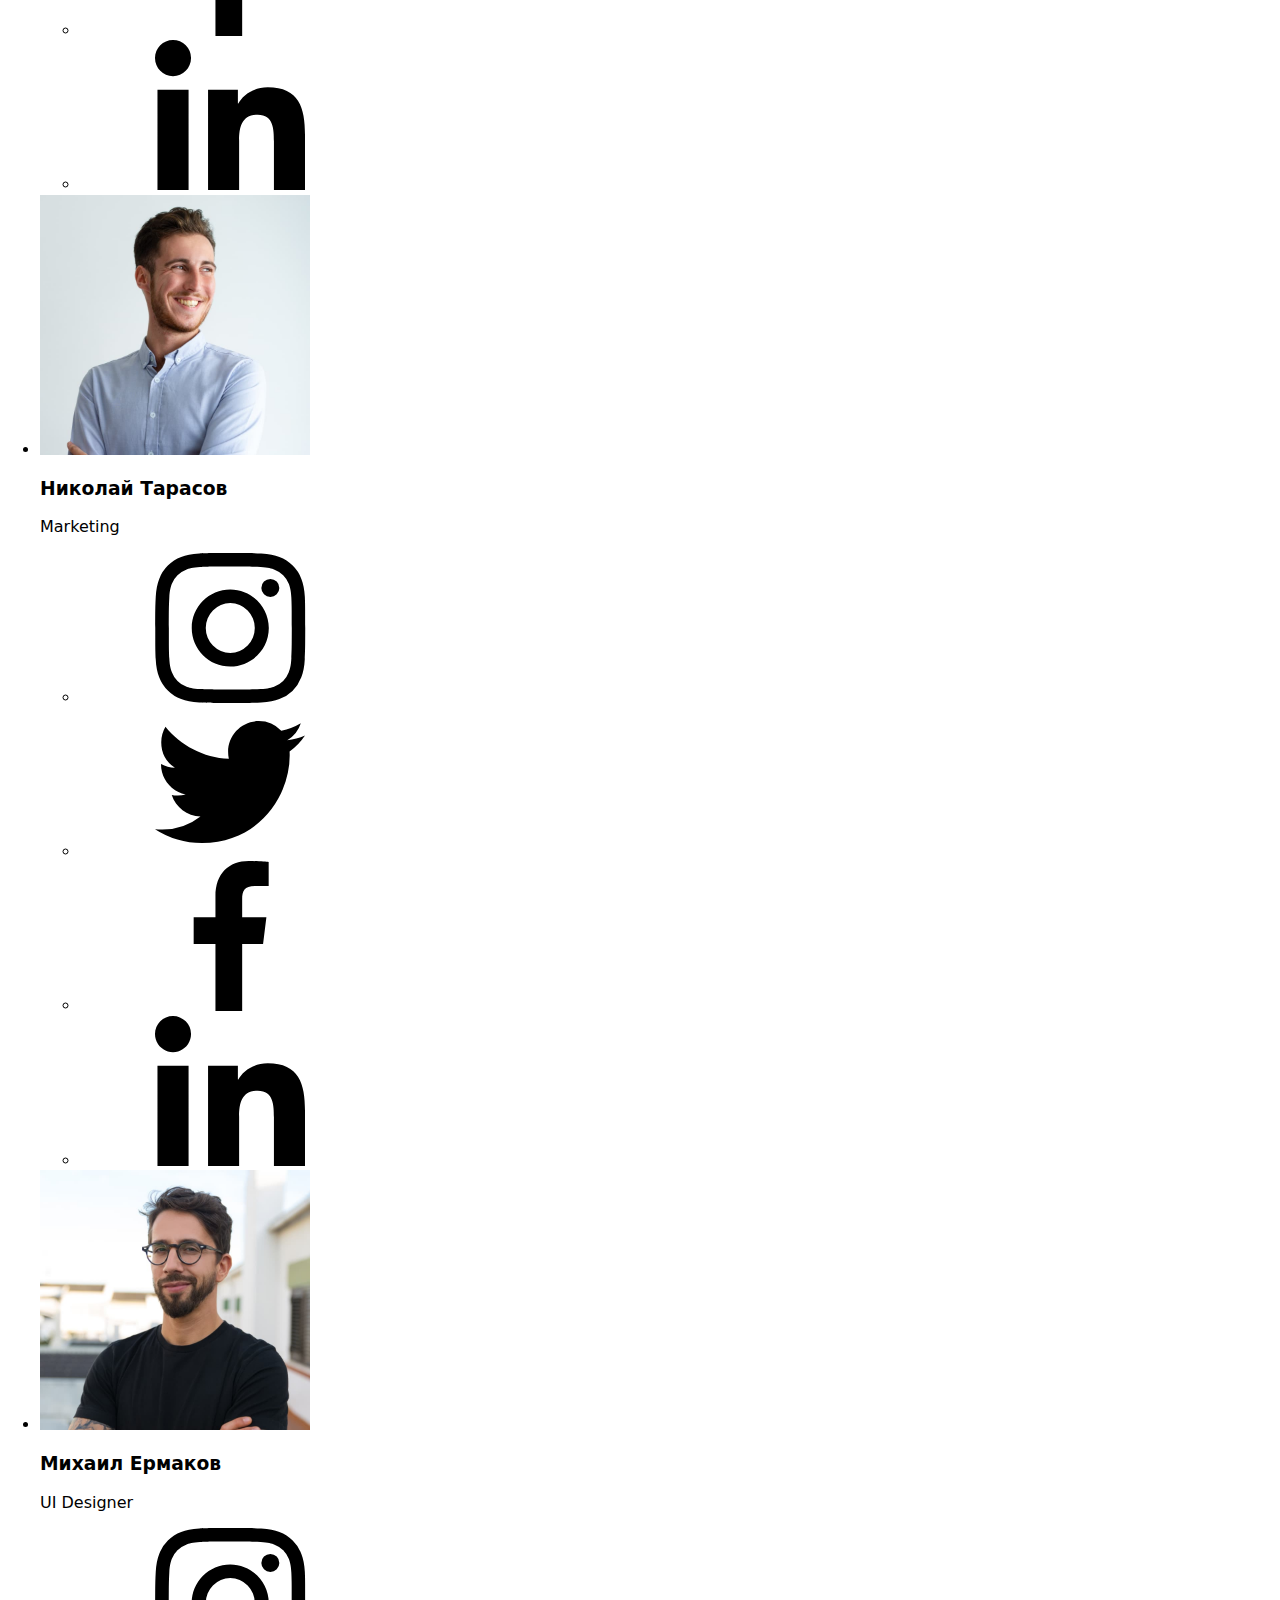
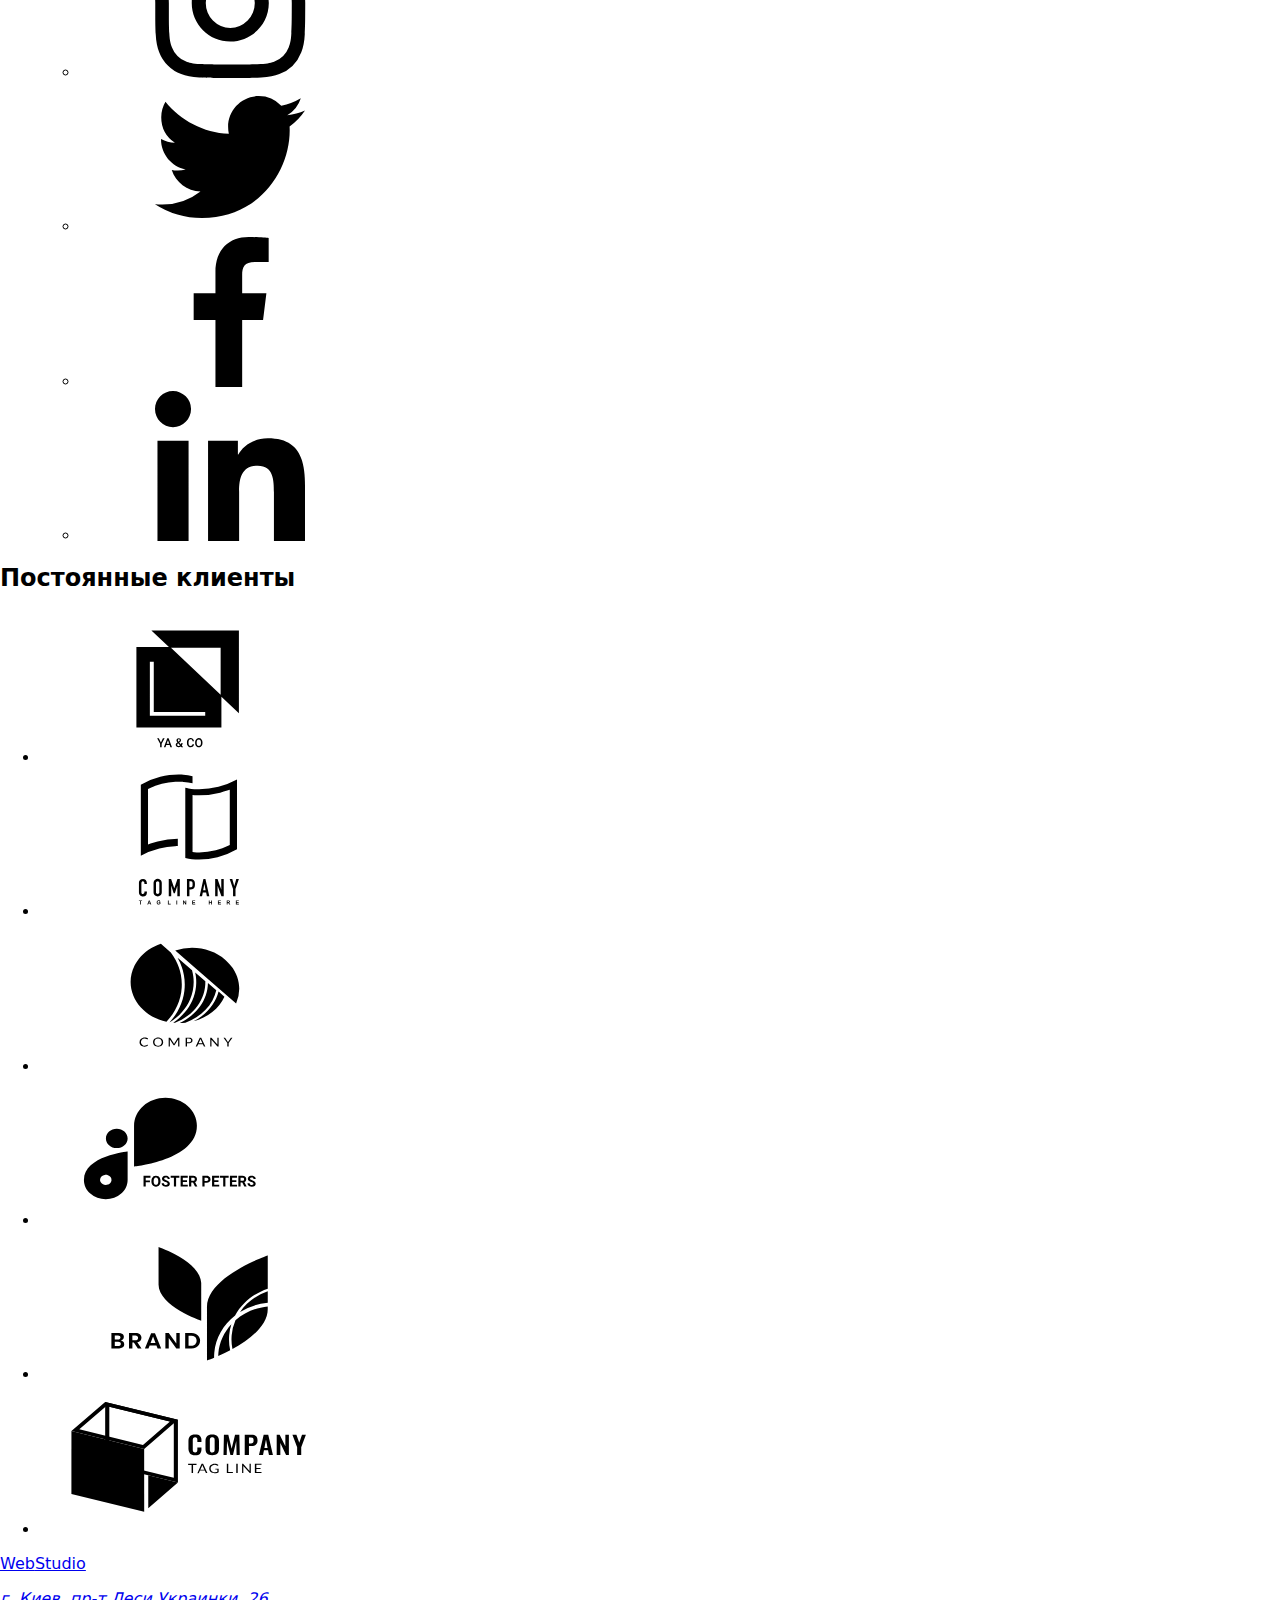
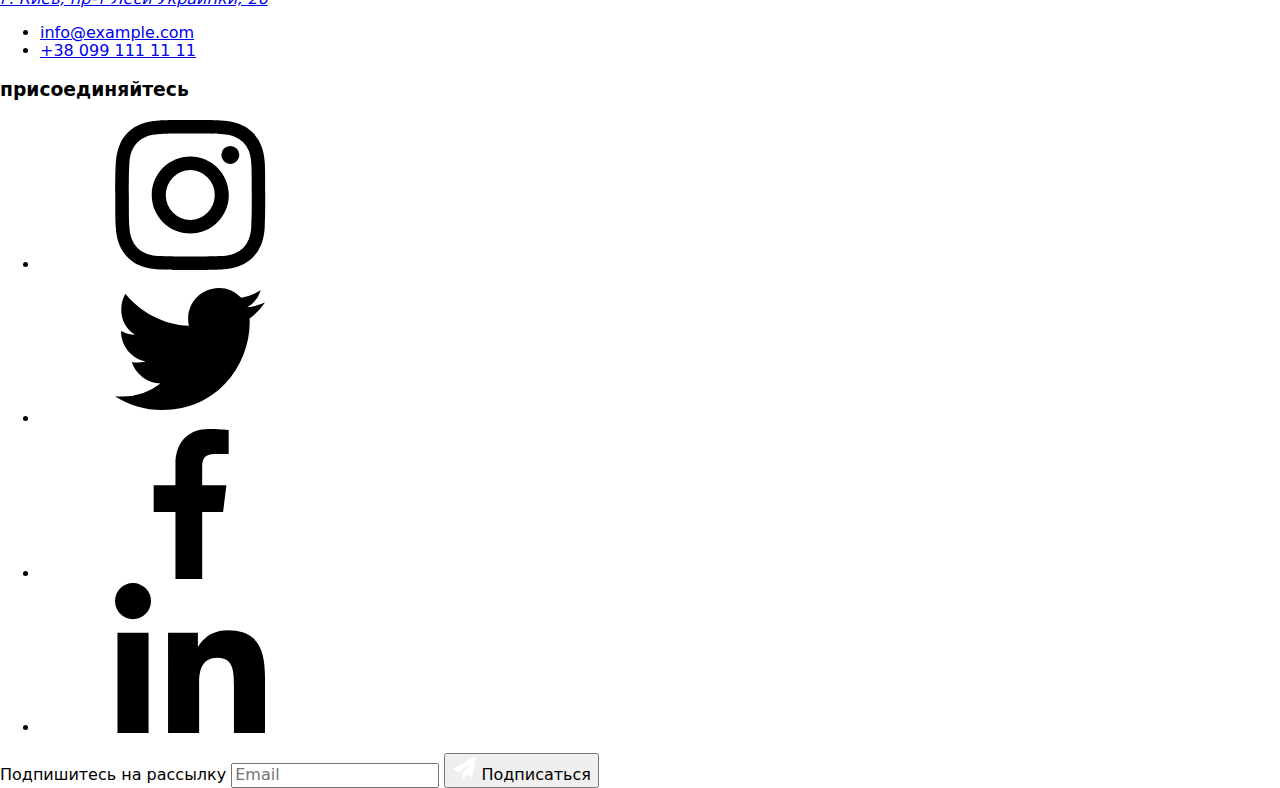
==== commit 71bdcdf7: "aded scss base files" ====
--- a/index.html
+++ b/index.html
@@ -15,8 +15,8 @@
             href="https://fonts.googleapis.com/css2?family=Raleway:wght@700&family=Roboto:wght@300;400;500;700&display=swap"
             rel="stylesheet"
         />
-        <link rel="stylesheet" href="./css/reset.css" />
-        <link rel="stylesheet" href="./css/styles.css" />
+
+        <link rel="stylesheet" href="./css/main.css" />
     </head>
     <body>
         <header class="header">
@@ -544,7 +544,7 @@
             <div class="footer-container">
                 <div class="footer-nav">
                     <p>
-                        <a class="logo2" href="./index.html"
+                        <a class="logo logo-reverse" href="./index.html"
                             ><span class="logo-span">Web</span>Studio</a
                         >
                     </p>
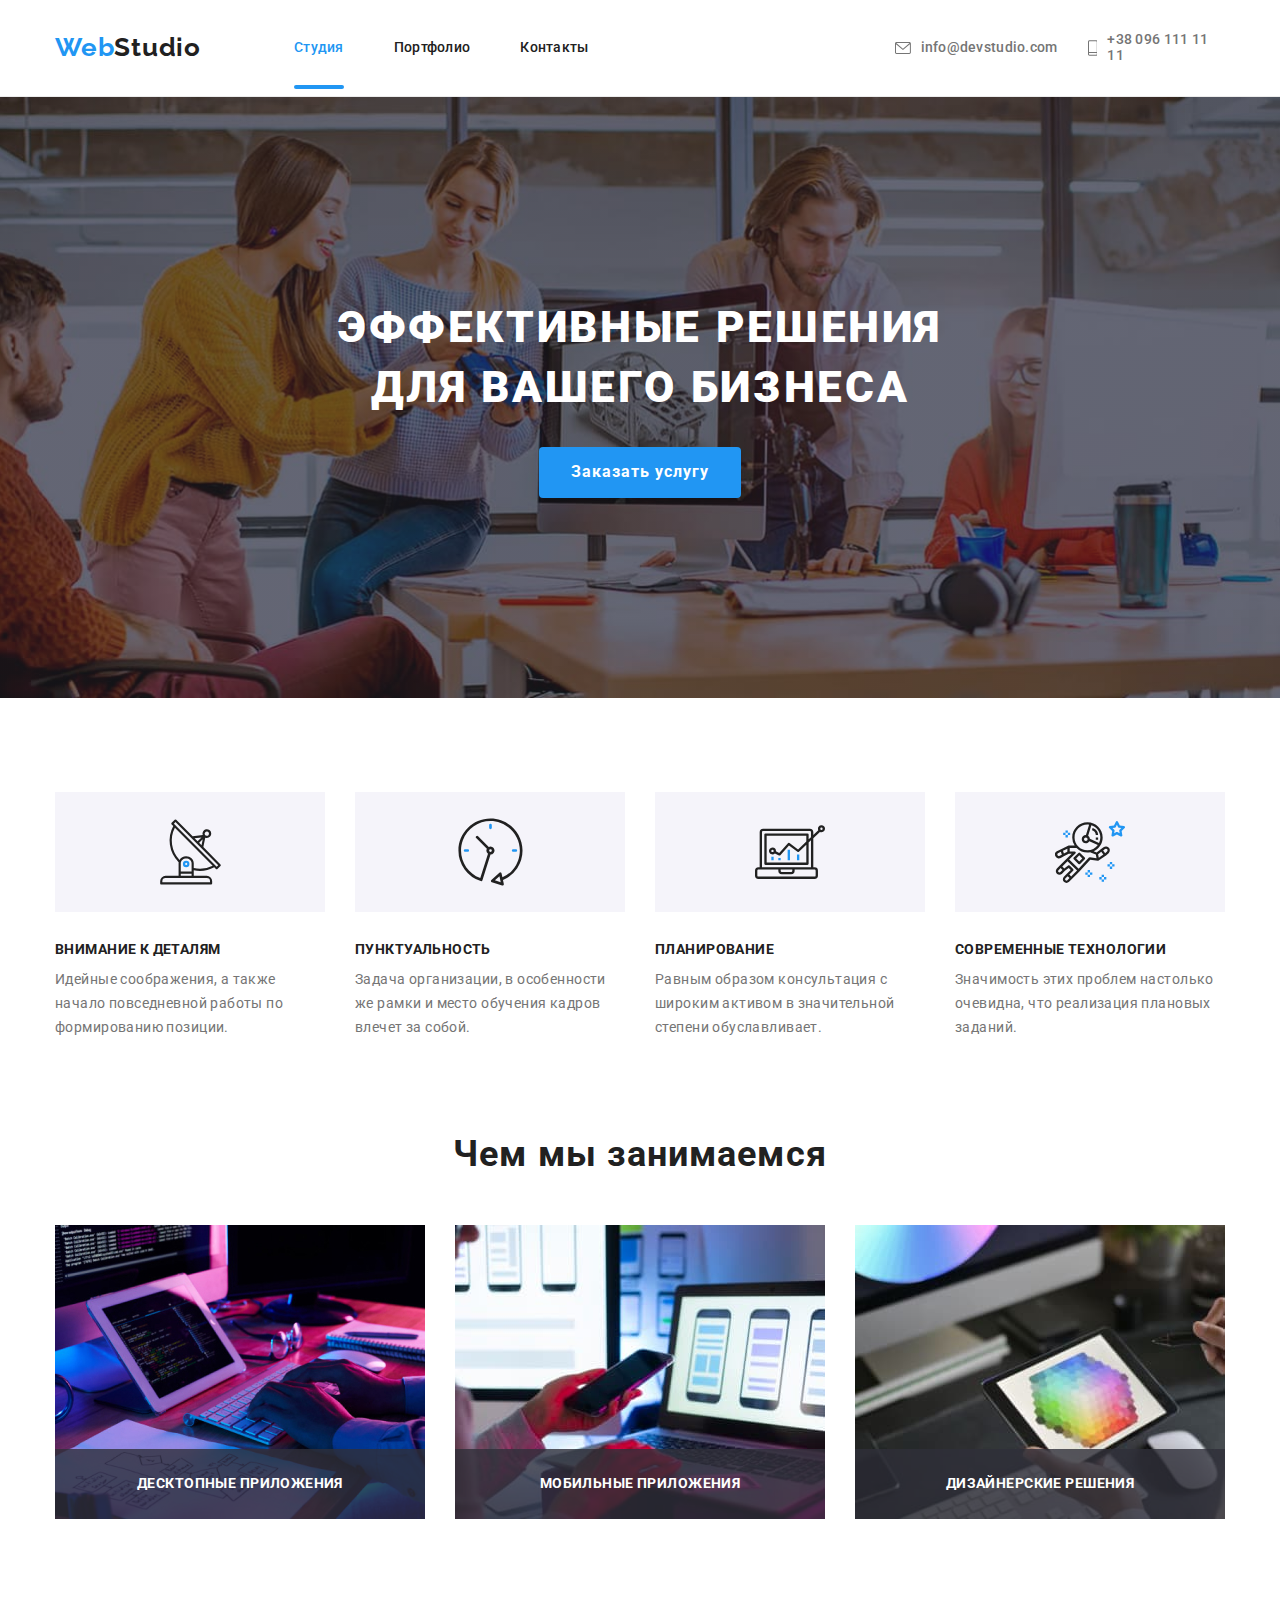
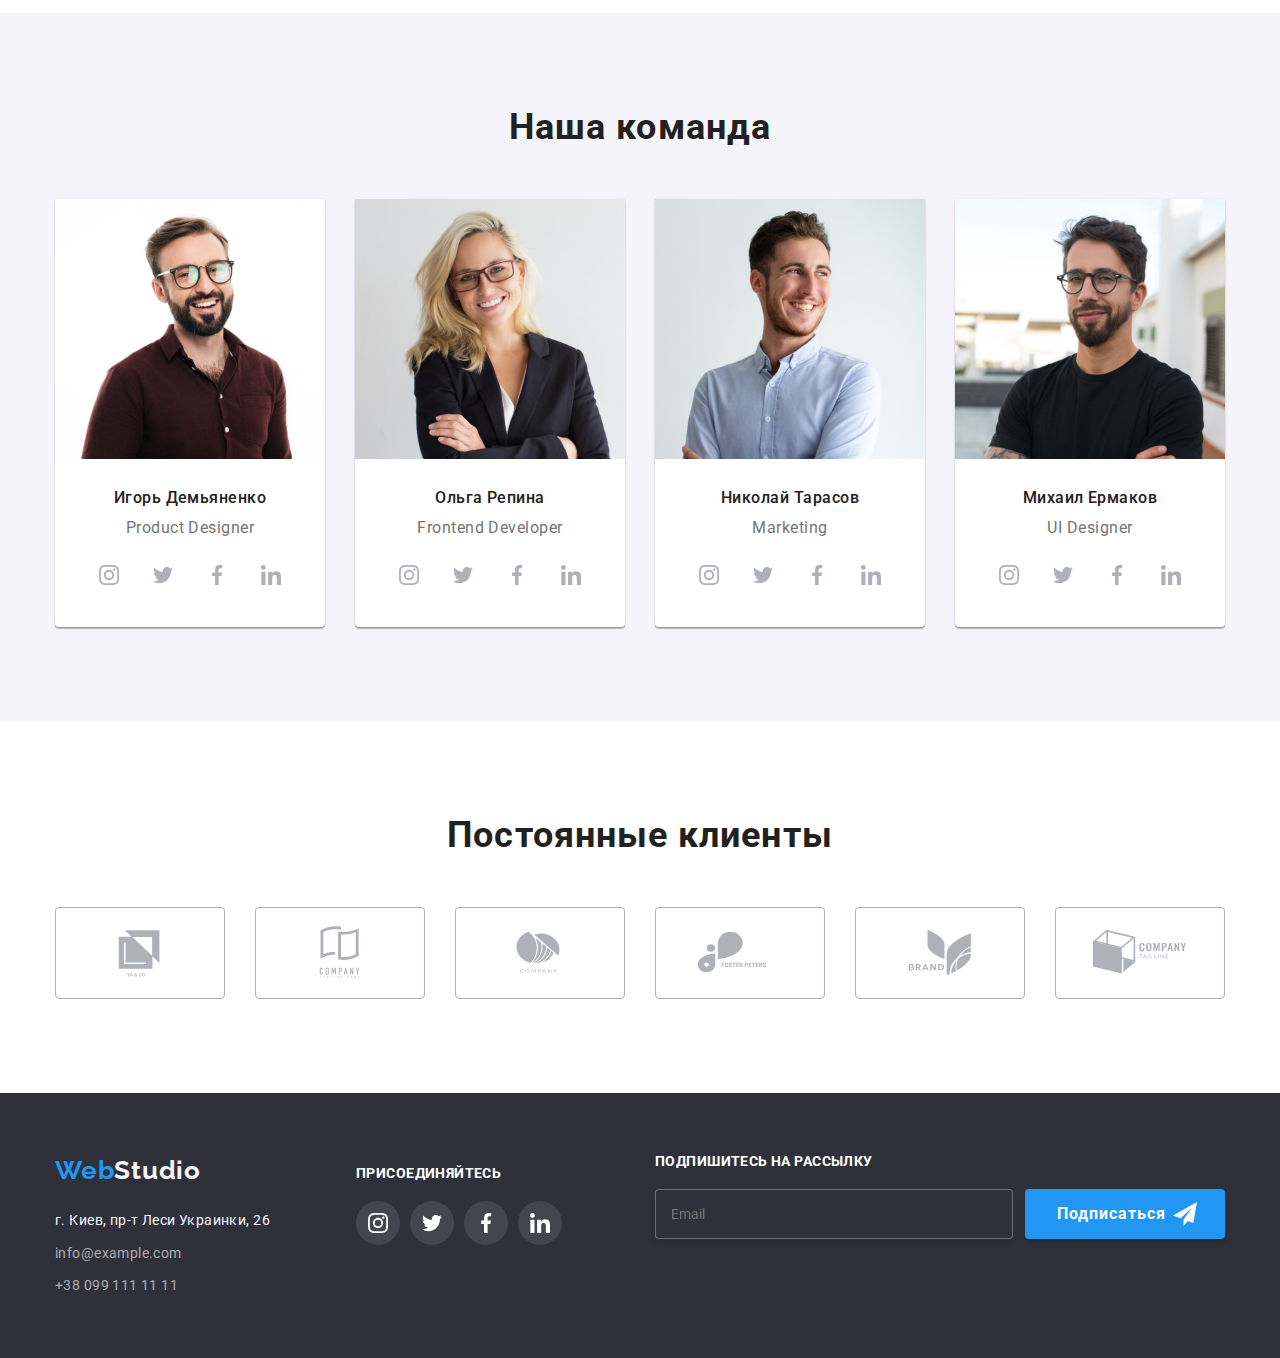
==== commit adcf95cb: "changed to css.min" ====
--- a/index.html
+++ b/index.html
@@ -16,7 +16,7 @@
             rel="stylesheet"
         />
 
-        <link rel="stylesheet" href="./css/main.css" />
+        <link rel="stylesheet" href="./css/main.min.css" />
     </head>
     <body>
         <header class="header">
--- a/css/main.min.css
+++ b/css/main.min.css
@@ -0,0 +1,2 @@
+*,*::after,*::before{margin:0;padding:0;box-sizing:border-box}a{text-decoration:none;color:inherit}button{border:none}input{outline:none}img{display:block}ul li{list-style:none}body{font-family:'Roboto', sans-serif;font-size:14px;font-style:normal;color:#212121}.hidden-title{width:1px;height:1px;overflow:hidden;opacity:0;margin-top:-1px}.header{background-color:#fff;border-bottom:1px solid #ececec}.header-container{margin:auto;padding:auto;width:1200px;padding:0 15px 0 15px;display:flex;align-items:center}.nav{background-color:#fff;display:flex;align-items:center}.nav-list{display:flex;align-items:center;margin-left:93px}.nav-list .nav-list-item{position:relative;font-weight:500;font-size:14px;line-height:1.14;letter-spacing:0.02em;color:#212121;margin-left:50px;padding:0}.nav-list .nav-list-item:first-child{margin-left:0}.nav-link{display:inline-block;padding:32.5px 0 32.5px 0;transition:color 250ms cubic-bezier(0.4, 0, 0.2, 1)}.nav-link:hover,.nav-link:focus,.nav-link:active{color:#2196f3}.nav-link.current::after{position:absolute;bottom:0;left:0;content:'';width:100%;height:4px;margin-bottom:-1px;border-radius:2px;background-color:#2196f3}.nav-contacts{display:flex;justify-content:end;margin-left:306px}.nav-contacts .nav-contacts-item{font-weight:500;font-size:14px;line-height:1.14;letter-spacing:0.02em;color:#757575;padding:0;margin-left:30px;display:flex;align-items:center}.nav-contacts .nav-contacts-item:first-child{margin-left:0}.contacts-link{padding:0;display:flex;align-items:center;padding:32px 0 32px 0;transition:color 250ms cubic-bezier(0.4, 0, 0.2, 1)}.contacts-link:hover,.contacts-link:focus{color:#2196f3}.contacts-icon{width:16px;height:12px;margin-right:10px;fill:currentColor}.mail{width:16px;height:12px}.phone{width:10px;height:16px}.current{color:#2196f3}.logo{font-weight:bold;font-size:26px;line-height:1.38;color:#212121;font-family:Raleway;letter-spacing:0.03em;cursor:pointer}.logo-reverse{color:#f5f4fa}.logo-span{color:#2196f3}.hero-section{max-width:1600px;background-color:#2f303a;background-image:linear-gradient(to right, rgba(47,48,58,0.4), rgba(47,48,58,0.4)),url(../img/bg.jpg);background-repeat:no-repeat;background-size:cover;background-position:center center}.hero-container{margin:auto;padding:auto;width:1200px;padding:200px;text-align:center}.hero-title{font-weight:900;font-size:44px;line-height:1.37;letter-spacing:0.06em;text-transform:uppercase;color:#fff;max-width:650px;text-align:center;margin:0 auto;margin-bottom:30px}.button{background-color:#2196f3;color:#fff;font-weight:bold;font-size:16px;line-height:1.9;letter-spacing:0.06em;padding:10px 32px;box-shadow:0px 4px 4px rgba(0,0,0,0.15);border-radius:4px;cursor:pointer;display:inline-block;transition:background-color 250ms cubic-bezier(0.4, 0, 0.2, 1)}.button:hover,.button:focus{background-color:#188ce8}.backdrop{position:fixed;top:0;left:0;z-index:999;width:100%;height:100%;background-color:rgba(0,0,0,0.2)}.backdrop.is-hidden{opacity:0;pointer-events:none}.modal{position:absolute;position:relative;top:50%;left:50%;transform:translate(-50%, -50%);width:528px;height:581px;box-shadow:0px 1px 3px rgba(0,0,0,0.12),0px 1px 1px rgba(0,0,0,0.14),0px 2px 1px rgba(0,0,0,0.2);border-radius:4px;background-color:#fff}.modal-content{padding:40px;display:flex;flex-direction:column}.modal-button{position:absolute;display:inline-flex;justify-content:center;align-items:center;width:30px;height:30px;border-radius:50%;top:8px;right:8px;cursor:pointer;background:#ffffff;border:1px solid rgba(0,0,0,0.1);transition:fill 250ms cubic-bezier(0.4, 0, 0.2, 1)}.modal-button:focus,.modal-button:hover{fill:#2196f3}.modal-button-close{height:11px;width:11px}.modal-title{font-weight:bold;font-size:20px;line-height:23px;text-align:center;letter-spacing:0.03em}.form{display:flex;flex-direction:column}.form-field{display:inline-flex;position:relative;margin-top:28px}.form-input{border:1px solid rgba(33,33,33,0.2);box-sizing:border-box;border-radius:4px;width:100%;height:40px;padding-left:42px;transition:border-color 250ms cubic-bezier(0.4, 0, 0.2, 1)}.form-input:focus{border-color:#2196f3}.form-label{position:absolute;left:15px;top:50%;transform:translateY(-50%);font-size:12px;line-height:1.16;color:#757575;letter-spacing:0.01em;cursor:text;padding:0 27px 0 27px;transition:transform 250ms cubic-bezier(0.4, 0, 0.2, 1)}.form-input:focus+.form-label,.form-input:not(:placeholder-shown)+.form-label{transform:translate(-42px, -35px);cursor:default}.form-input:focus ~ .form-icon{fill:#2196f3}.form-icon{position:absolute;left:15px;top:50%;transform:translateY(-50%);fill:currentColor;transition:fill 250ms cubic-bezier(0.4, 0, 0.2, 1)}.comment-text{display:flex;flex-direction:column;width:100%;height:120px;resize:none;padding:12px 16px 12px 16px;border:1px solid rgba(33,33,33,0.2);box-sizing:border-box;border-radius:4px;outline:none}.comment-label{display:inline-flex;float:left;font-size:12px;line-height:1.16;color:#757575;letter-spacing:0.01em;margin-top:10px;margin-bottom:4px}.comment-text:focus{border:1px solid #2196f3}.close-button-conatainer{display:flex;justify-content:end}.checkbox-field{display:flex;align-items:center;margin-top:20px;margin-left:12px}.checkbox{-webkit-appearance:none}.checkbox-text{font-size:14px;line-height:1.71;letter-spacing:0.03em;color:#757575;margin-left:8px;margin-bottom:-1px}.checkbox-icon{width:15px;height:15px}.checkbox:checked+.checkbox-icon{fill:#2196f3;background-image:url("../img/icon-check.svg");background-size:contain;background-origin:border-box;background-repeat:no-repeat;border:#2196f3}.contract{color:#2196f3;text-decoration:underline;cursor:pointer}.form-button{width:200px;align-items:center;margin:auto;margin-top:30px}.advantages-section{background-color:#fff}.content-container{margin:auto;padding:auto;width:1200px;padding:94px 15px 94px 15px}.without-pb{padding-bottom:0}.advantages-list{display:flex}.advantages-list .advantages-list-title{font-weight:bold;font-size:14px;line-height:1.14;letter-spacing:0.03em;text-transform:uppercase;color:#212121}.advantages-list .advantages-list-text{font-size:14px;line-height:1.71;letter-spacing:0.03em;color:#757575;margin-top:10px;width:270px}.advantages-list-block:not(:first-child){margin-left:30px}.advantages-list-block-icon{width:270px;height:120px;background-color:#f5f4fa;display:flex;align-items:center;justify-content:center;margin-bottom:30px}.advantages-icon.antenna{width:65px;height:70px}.advantages-icon.clock{width:67px;height:70px}.advantages-icon.diagram{width:90px;height:70px}.advantages-icon.astronaut{width:70px;height:70px}.about-us-section{background-color:#fff}.about-us-title{font-weight:bold;font-size:36px;line-height:1.16;letter-spacing:0.03em;color:#212121;text-align:center;margin-bottom:50px}.about-us-list{display:flex}.about-us-item{position:relative;z-index:1}.about-us-item:not(:first-child){margin-left:30px}.about-us-subtext-container{display:flex;justify-content:center;align-items:center;position:absolute;width:100%;height:70px;bottom:0;background-color:rgba(47,48,58,0.8)}.about-us-subtext-container p{font-weight:bold;font-size:14px;line-height:1.14;text-align:center;letter-spacing:0.03em;text-transform:uppercase;color:#fff}.our-team-section{background-color:#f5f4fa}.our-team-section .team-title{font-weight:500;font-size:16px;line-height:1.18;letter-spacing:0.03em;color:#212121;text-align:center;margin-top:30px}.our-team-section .team-text{font-size:16px;line-height:1.19;letter-spacing:0.03em;color:#757575;text-align:center;margin-top:10px}.our-team-title{font-weight:bold;font-size:36px;line-height:1.16;letter-spacing:0.03em;color:#212121;text-align:center;margin-bottom:50px}.team-block{width:270px;height:428px;box-shadow:0px 1px 3px rgba(0,0,0,0.12),0px 1px 1px rgba(0,0,0,0.14),0px 2px 1px rgba(0,0,0,0.2);border-radius:0px 0px 4px 4px;background-color:#fff;margin-left:30px}.team-block:first-child{margin-left:0}.team-list{display:flex}.team-socials-link-list{display:flex;padding:16px 32px 30px 32px;align-items:center;justify-content:center}.team-social-link-block{margin-left:10px}.team-social-link-block:first-child{margin-left:0px}.team-social-link{display:inline-block;height:44px;width:44px;background-color:#fff;color:#afb1b8;border-radius:50%;display:flex;align-items:center;justify-content:center;transition:background-color 250ms cubic-bezier(0.4, 0, 0.2, 1),color 250ms cubic-bezier(0.4, 0, 0.2, 1)}.team-social-link:hover,.team-social-link:focus{background-color:#2196f3;color:#fff}.team-social-icon{height:20px;width:20px;fill:currentColor}.clients-title{font-weight:bold;font-size:36px;line-height:1.16;letter-spacing:0.03em;color:#212121;text-align:center;margin-bottom:50px}.clients-list{display:flex}.clients-item{width:170px;height:92px;margin-left:30px}.clients-item:first-child{margin-left:0}.clients-item-link{width:170px;height:92px;display:flex;justify-content:center;align-items:center;border:1px solid #afb1b8;box-sizing:border-box;border-radius:4px;color:#afb1b8;transition:color 250ms cubic-bezier(0.4, 0, 0.2, 1),border 250ms cubic-bezier(0.4, 0, 0.2, 1)}.clients-item-link:hover,.clients-item-link:focus{color:var(--minor-text-color);border:1px solid #2196f3}.clients-item-icon{width:106px;height:60px;fill:currentColor}.footer{background-color:#2f303a;display:flex}.footer-container{margin:auto;padding:auto;width:1200px;padding:60px 15px 60px 15px;display:flex}.footer-nav{width:231px}.address{display:inline-block;font-size:14px;line-height:1.7;letter-spacing:0.03em;font-style:normal;padding:0;margin:0;margin-top:20px;color:#f5f4fa;transition:color 250ms cubic-bezier(0.4, 0, 0.2, 1)}.address:hover,.address:focus{color:#2196f3}.footer-contacts{display:flex;flex-direction:column;width:231px}.footer-contacts .footer-contacts-link{font-size:14px;line-height:1.7;letter-spacing:0.03em;color:rgba(255,255,255,0.6);margin-top:9px;transition:color 250ms cubic-bezier(0.4, 0, 0.2, 1)}.footer-contacts .footer-contacts-link:hover,.footer-contacts .footer-contacts-link:focus{color:#2196f3}.footer-form-container{margin-left:93px}.footer-form{display:flex}.footer-form-field{width:358px}.footer-form-input{width:358px;height:50px;background-color:#2f303a;border:1px solid rgba(255,255,255,0.3);box-sizing:border-box;filter:drop-shadow(0px 4px 4px rgba(0,0,0,0.15));border-radius:4px;padding:15px;color:#fff}.footer-form-label{display:inline-flex;font-weight:bold;font-size:14px;line-height:16px;letter-spacing:0.03em;text-transform:uppercase;color:#fff;margin-bottom:20px}.footer-form-icon{position:absolute;top:50%;right:28px;transform:translateY(-50%)}.footer-button{display:flex;position:relative;width:200px;height:50px;align-self:flex-end;margin-left:12px;font-weight:bold;font-size:16px;line-height:1.875;display:flex;align-items:center;text-align:center;letter-spacing:0.06em}.footer-socials{margin-left:70px;margin-top:12px}.footer-socials-title{font-weight:bold;font-size:14px;line-height:16px;letter-spacing:0.03em;text-transform:uppercase;color:#fff}.footer-social-list{padding:0;margin-top:20px}.footer-social-link{background-color:rgba(255,255,255,0.1);color:#fff}.footer-form-container{margin-left:93px}.footer-form{display:flex}.footer-form-field{width:358px}.footer-form-input{width:358px;height:50px;background-color:#2f303a;border:1px solid rgba(255,255,255,0.3);box-sizing:border-box;filter:drop-shadow(0px 4px 4px rgba(0,0,0,0.15));border-radius:4px;padding:15px;color:#fff}.footer-form-label{display:inline-flex;font-weight:bold;font-size:14px;line-height:16px;letter-spacing:0.03em;text-transform:uppercase;color:#fff;margin-bottom:20px}.footer-form-icon{position:absolute;top:50%;right:28px;transform:translateY(-50%)}.footer-button{display:flex;position:relative;width:200px;height:50px;align-self:flex-end;margin-left:12px;font-weight:bold;font-size:16px;line-height:1.875;display:flex;align-items:center;text-align:center;letter-spacing:0.06em}.main-section-portfolio{margin:auto;padding:auto;width:1200px;padding:94px 15px 94px 15px}.portfolio-photos-list{display:flex;flex-wrap:wrap}.portfolio-block{width:370px;height:404px;background:#fff;margin:0;margin-left:30px;margin-top:30px}.portfolio-block:nth-child(3n-2){margin-left:0px}.portfolio-block:nth-child(-n+3){margin-top:0px}.portfolio-block-link{display:inline-block;width:370px;height:404px;transition:box-shadow 250ms cubic-bezier(0.4, 0, 0.2, 1)}.portfolio-block-link:hover,.portfolio-block-link:focus{border:1px solid #eeeeee;box-shadow:0px 1px 1px rgba(0,0,0,0.12),0px 4px 4px rgba(0,0,0,0.06),1px 4px 6px rgba(0,0,0,0.16)}.block-text-container{padding:20px 24px 20px 24px;border:1px solid #eeeeee}.portfolio-block-link:hover .block-text-container{border:none}.portfolio-block-title{font-weight:bold;font-size:18px;line-height:2;letter-spacing:0.06em;color:#212121}.portfolio-block-text{font-size:16px;line-height:1.9;letter-spacing:0.03em;color:#757575;margin-top:4px}.main-section-portfolio{background-color:#fff}.portfolio-overlay-container{position:relative;overflow:hidden}.portfolio-overlay{position:absolute;height:100%;width:100%;top:0;transform:translateY(100%);background-color:rgba(33,150,243,0.9);transition:transform 250ms cubic-bezier(0.4, 0, 0.2, 1)}.portfolio-block-link:hover .portfolio-overlay{transform:translateY(0)}.overlay-text{font-size:18px;line-height:1.55;letter-spacing:0.03em;color:#fff;padding:63px 24px 63px 24px}.portfolio-nav-list{display:flex;justify-content:center;margin-bottom:50px}.portfolio-nav-item:not(:first-child){margin-left:8px}.portfolio-nav-button{font-weight:500;font-size:16px;line-height:1.4;text-align:center;letter-spacing:0.03em;padding:10px 22px;border-radius:4px;background-color:#f5f4fa;color:#212121;margin:0;cursor:pointer;transition:background-color 250ms cubic-bezier(0.4, 0, 0.2, 1),color 250ms cubic-bezier(0.4, 0, 0.2, 1),box-shadow 250ms cubic-bezier(0.4, 0, 0.2, 1)}.portfolio-nav-button:hover,.portfolio-nav-button:focus{background-color:#2196f3;color:#fff;box-shadow:0px 3px 1px rgba(0,0,0,0.1),0px 1px 2px rgba(0,0,0,0.08),0px 2px 2px rgba(0,0,0,0.12)}.button-active{background-color:#2196f3;color:#fff;box-shadow:0px 3px 1px rgba(0,0,0,0.1),0px 1px 2px rgba(0,0,0,0.08),0px 2px 2px rgba(0,0,0,0.12)}
+/*# sourceMappingURL=main.min.css.map */